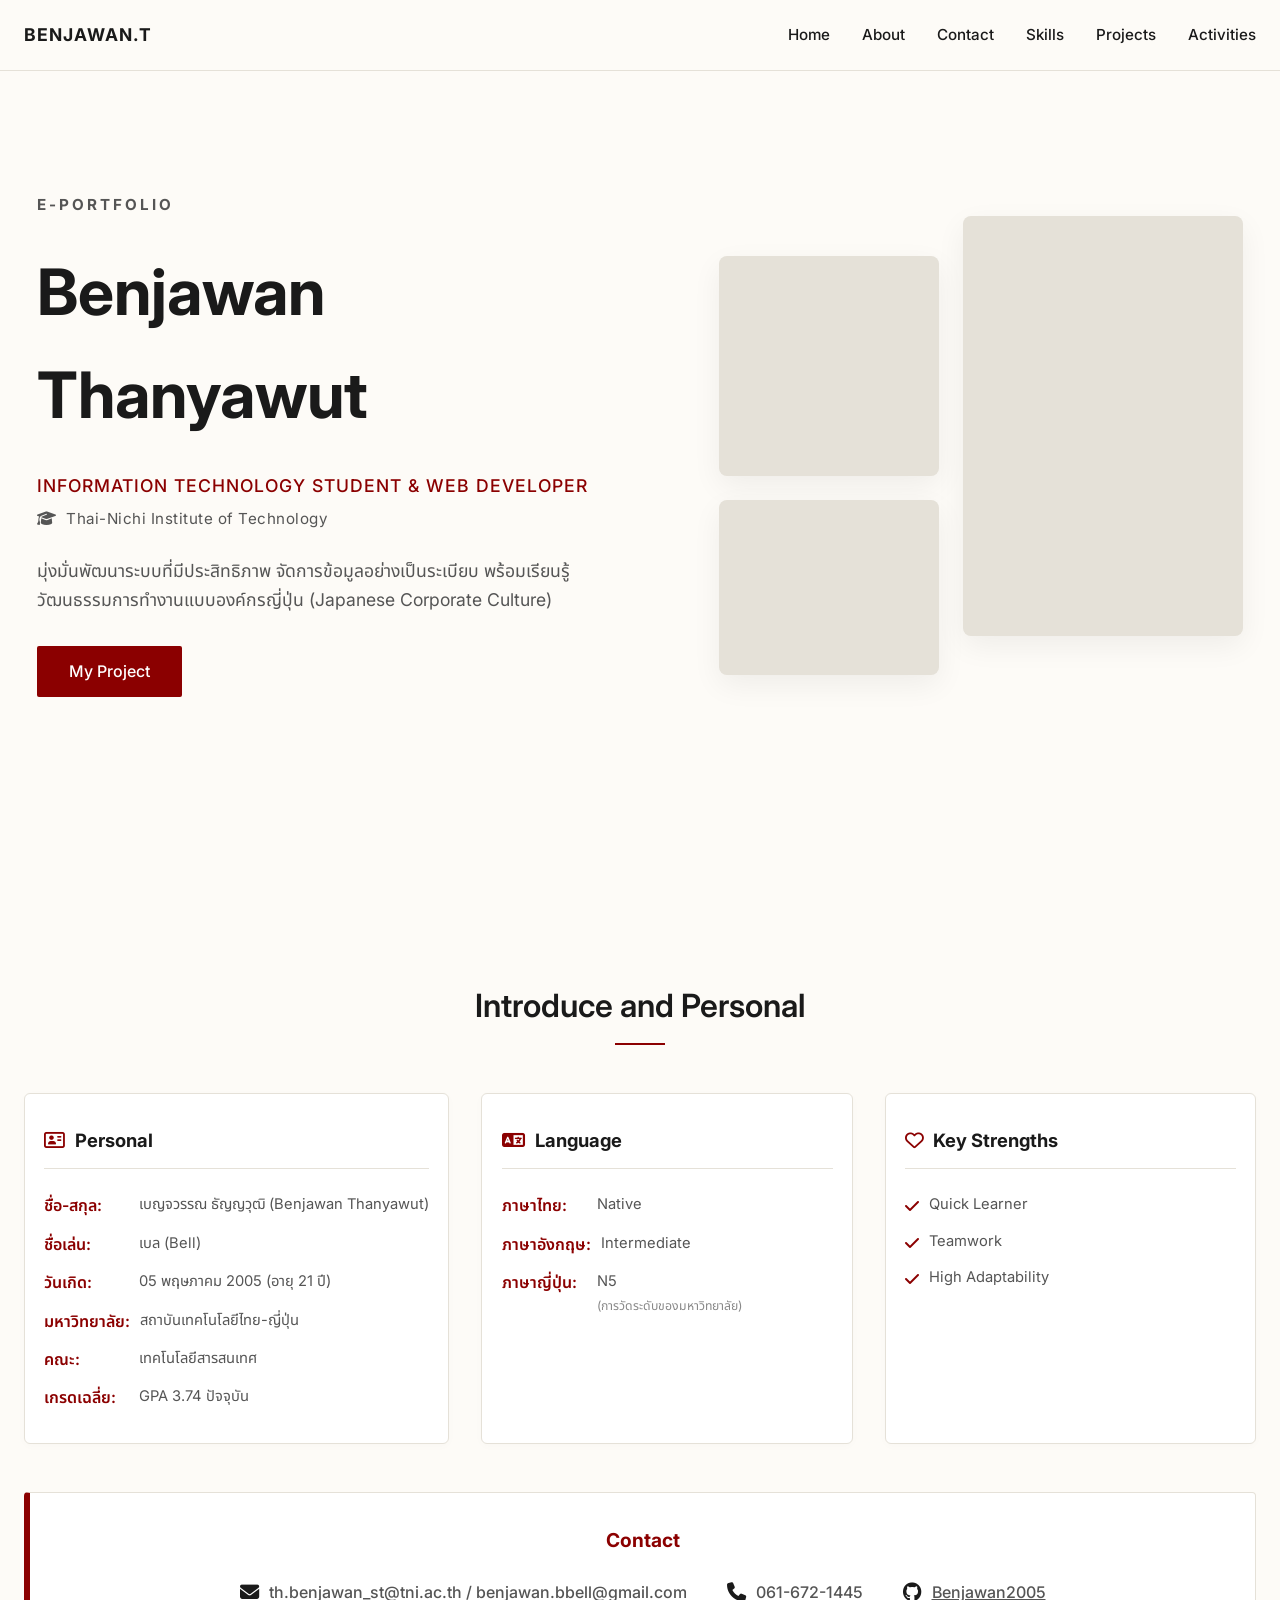
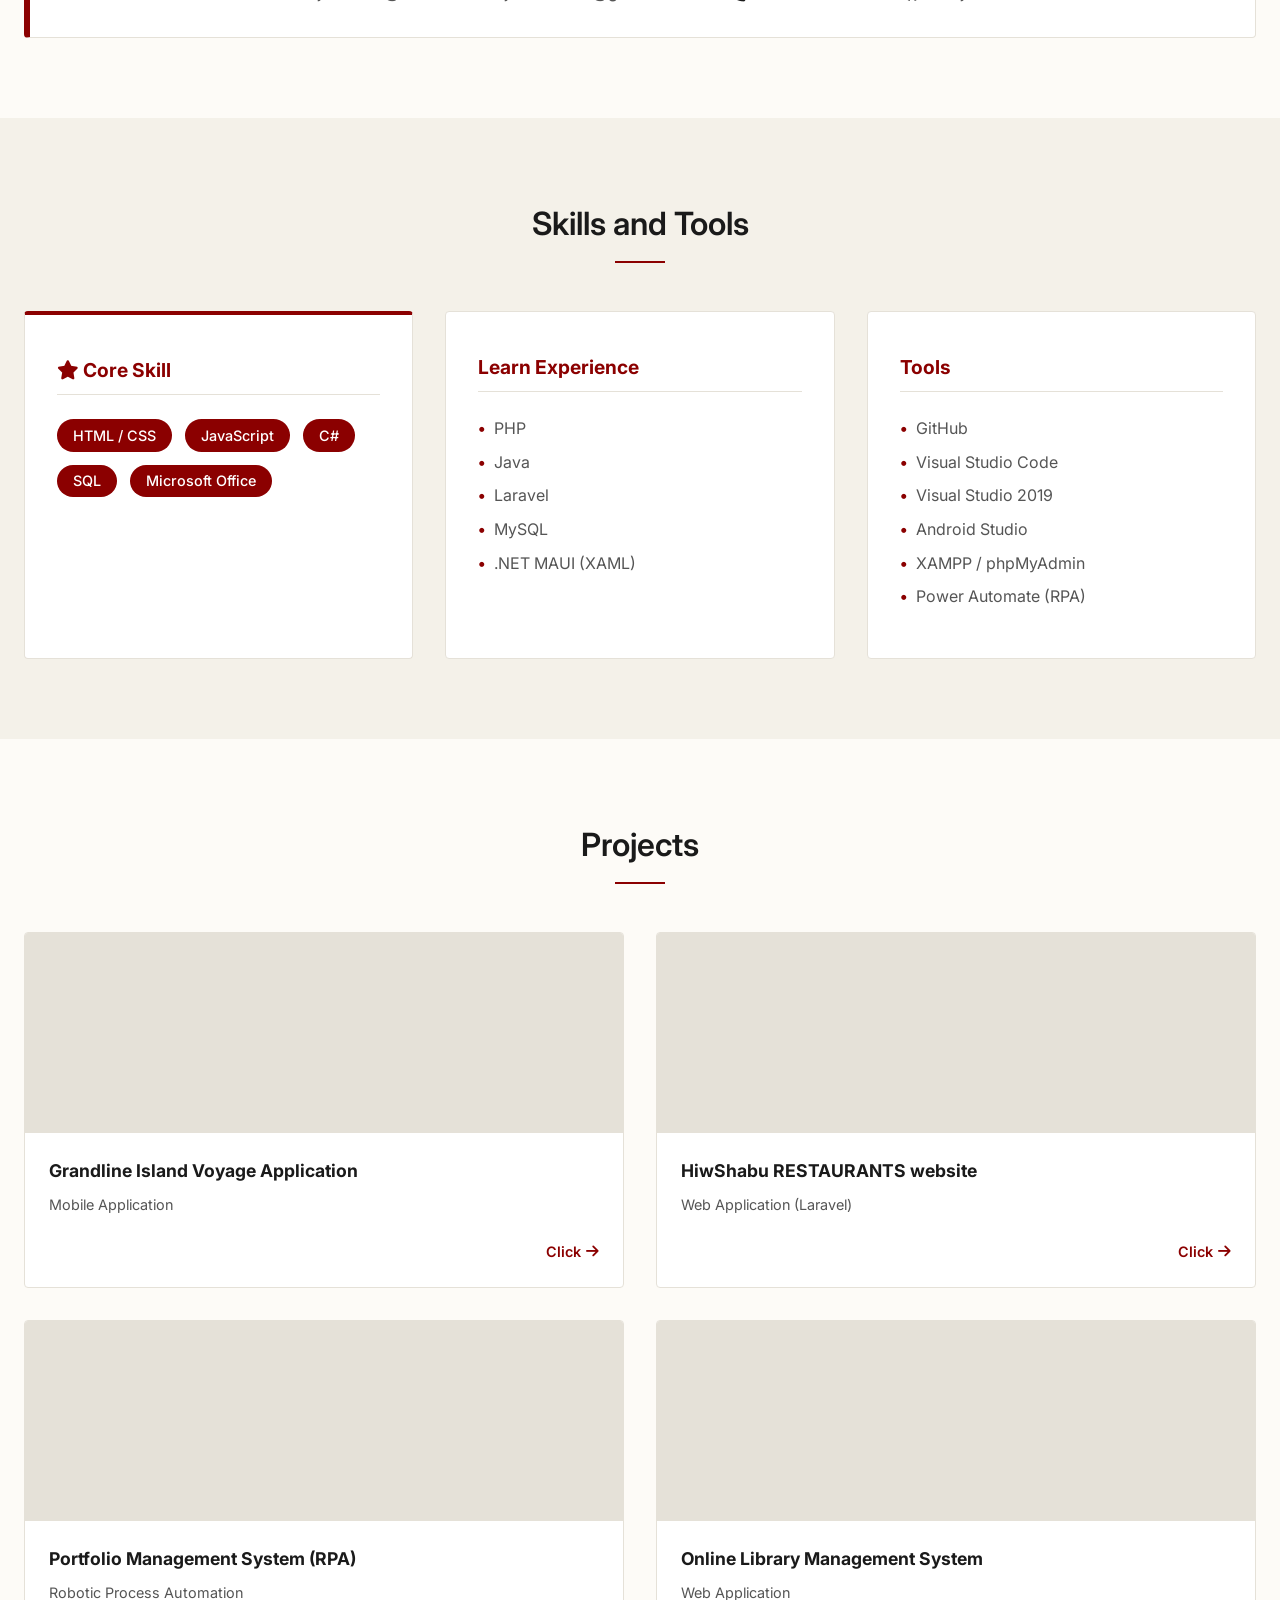
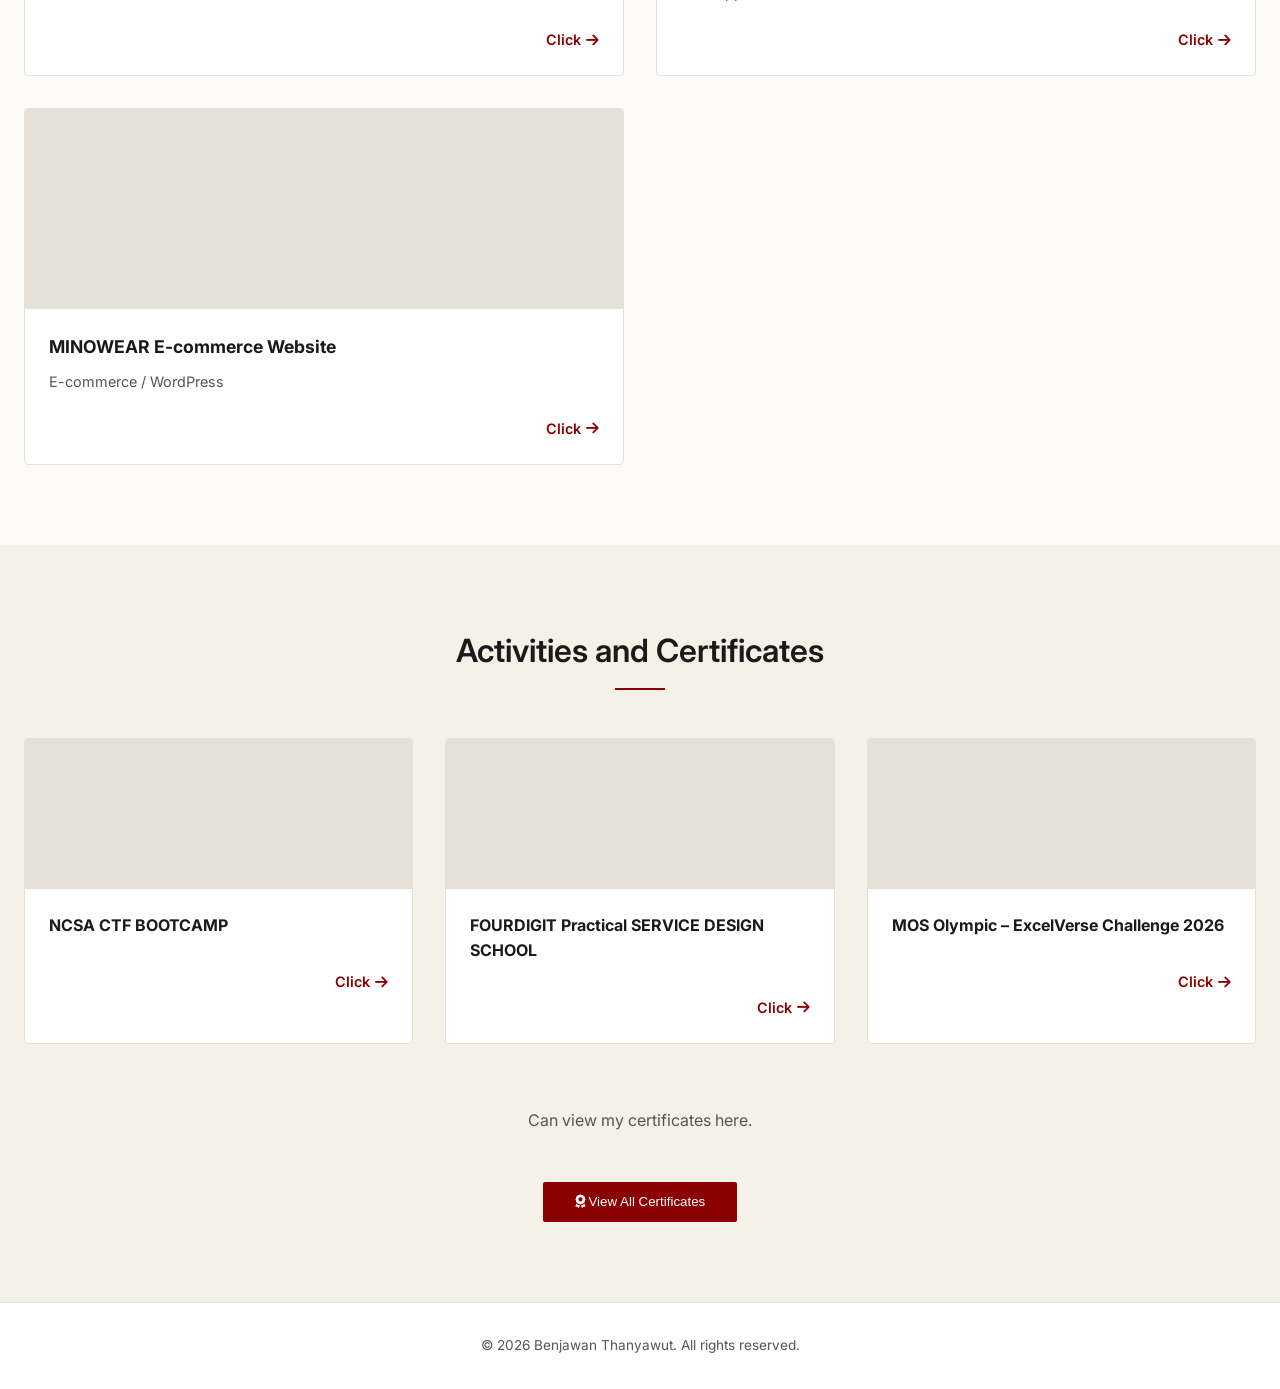
==== index.html @ 82aa2433 "Add files via upload" ====
<!DOCTYPE html>
<html lang="th">
<head>
    <meta charset="UTF-8">
    <meta name="viewport" content="width=device-width, initial-scale=1.0">
    <title>Benjawan Thanyawut | E-Portfolio</title>

    <link rel="preconnect" href="https://fonts.googleapis.com">
    <link rel="preconnect" href="https://fonts.gstatic.com" crossorigin>
    <link href="https://fonts.googleapis.com/css2?family=Inter:wght@300;400;500;600;700&family=Noto+Sans+Thai:wght@300;400;500;600;700&display=swap" rel="stylesheet">

    <link rel="stylesheet" href="https://cdnjs.cloudflare.com/ajax/libs/font-awesome/6.4.0/css/all.min.css">

    <link rel="stylesheet" href="style.css">
</head>
<body>

    <header>
        <div class="container">
            <nav>
                <div class="logo">BENJAWAN.T</div>
                <div class="hamburger" id="hamburger">
                    <span></span><span></span><span></span>
                </div>
                <ul class="nav-links" id="nav-links">
                    <li><a href="#hero">Home</a></li>
                    <li><a href="#about">About</a></li>
                    <li><a href="#contact">Contact</a></li>
                    <li><a href="#skills">Skills</a></li>
                    <li><a href="#projects">Projects</a></li>
                    <li><a href="#activities">Activities</a></li>
                    
                </ul>
            </nav>
        </div>
    </header>

    <main>
        <section id="hero">
            <div class="container hero-layout">
                <div class="hero-content">
                    <div style="font-size: 0.95rem; font-weight: 700; letter-spacing: 3px; color: var(--text-secondary); margin-bottom: 1.5rem;">
                        E-PORTFOLIO
                    </div>

                    <h1 class="hero-title">Benjawan Thanyawut</h1>

                    <div class="hero-subtitle">
                        Information Technology Student & Web Developer<br>
                        <span style="font-size: 0.95rem; color: var(--text-secondary); font-weight: 400; letter-spacing: 0.5px; text-transform: none;">
                            <i class="fa-solid fa-graduation-cap" style="margin-right: 5px;"></i> Thai-Nichi Institute of Technology
                        </span>
                    </div>

                    <p class="hero-description">
                        มุ่งมั่นพัฒนาระบบที่มีประสิทธิภาพ จัดการข้อมูลอย่างเป็นระเบียบ พร้อมเรียนรู้วัฒนธรรมการทำงานแบบองค์กรญี่ปุ่น (Japanese Corporate Culture)
                    </p>
                    <a href="#projects" class="btn-primary">My Project</a>
                </div>

                <div class="hero-visual">
                    <div class="hero-img-col" style="margin-top: 40px;">
                        <div class="hero-img-placeholder hero-img-2" style="background-image: url('Photo/photo1.jpg');"></div>
                        <div class="hero-img-placeholder hero-img-3" style="background-image: url('Photo/photo2.jpg');"></div>
                    </div>
                    <div class="hero-img-col">
                        <div class="hero-img-placeholder hero-img-1" style="background-image: url('Photo/Profile.jpg');"></div>
                    </div>
                </div>
            </div>
        </section>

        <section id="about">
            <div class="container">
                <h2 class="section-title">Introduce and Personal</h2>

                <div class="profile-grid three-cols">
                    <div class="intro-card">
                        <h3 class="subsection-title"><i class="fa-regular fa-address-card"></i> Personal</h3>
                        <ul class="data-list">
                            <li><span class="data-label">ชื่อ-สกุล:</span> <span class="data-value">เบญจวรรณ ธัญญวุฒิ (Benjawan Thanyawut)</span></li>
                            <li><span class="data-label">ชื่อเล่น:</span> <span class="data-value">เบล (Bell)</span></li>
                            <li><span class="data-label">วันเกิด:</span> <span class="data-value">05 พฤษภาคม 2005 (อายุ 21 ปี)</span></li>
                            <li><span class="data-label">มหาวิทยาลัย:</span> <span class="data-value">สถาบันเทคโนโลยีไทย-ญี่ปุ่น</span></li>
                            <li><span class="data-label">คณะ:</span> <span class="data-value">เทคโนโลยีสารสนเทศ</span></li>
                            <li><span class="data-label">เกรดเฉลี่ย:</span> <span class="data-value">GPA 3.74 ปัจจุบัน</span></li>
                        </ul>
                    </div>

                    <div class="intro-card">
                        <h3 class="subsection-title"><i class="fa-solid fa-language"></i> Language</h3>
                        <ul class="data-list">
                            <li><span class="data-label">ภาษาไทย:</span> <span class="data-value">Native</span></li>
                            <li><span class="data-label">ภาษาอังกฤษ:</span> <span class="data-value">Intermediate</span></li>
                            <li>
                                <span class="data-label">ภาษาญี่ปุ่น:</span>
                                <span class="data-value"> N5 <br><small class="text-muted">(การวัดระดับของมหาวิทยาลัย)</small></span>
                            </li>
                        </ul>
                    </div>

                    <div class="intro-card">
                        <h3 class="subsection-title"><i class="fa-regular fa-heart"></i> Key Strengths</h3>
                        <ul class="data-list">
                            <li><i class="fa-solid fa-check" style="color: var(--accent-color); margin-top: 5px;"></i> <span class="data-value">Quick Learner</span></li>
                            <li><i class="fa-solid fa-check" style="color: var(--accent-color); margin-top: 5px;"></i> <span class="data-value">Teamwork</span></li>
                            <li><i class="fa-solid fa-check" style="color: var(--accent-color); margin-top: 5px;"></i> <span class="data-value">High Adaptability</span></li>
                        </ul>
                    </div>
                </div>

                <div id="contact" class="contact-banner mt-4">
                    <h3 class="contact-banner-title">Contact</h3>
                    <div class="contact-banner-links">
                        <a href="mailto:th.benjawan_st@tni.ac.th" class="contact-item">
                            <i class="fa-solid fa-envelope"></i>
                            <span>th.benjawan_st@tni.ac.th / benjawan.bbell@gmail.com</span>
                        </a>
                        <div class="contact-item">
                            <i class="fa-solid fa-phone"></i>
                            <span>061-672-1445</span>
                        </div>
                        <a href="https://github.com/Benjawan2005" target="_blank" class="contact-item">
                            <i class="fa-brands fa-github"></i>
                            <span style="text-decoration: underline;">Benjawan2005</span>
                        </a>
                    </div>
                </div>

            </div>
        </section>

        <section id="skills" class="bg-light">
            <div class="container">
                <h2 class="section-title">Skills and Tools</h2>
                <div class="skills-grid">

                    <div class="skill-card highlight-card">
                        <h3><i class="fa-solid fa-star"></i> Core Skill</h3>
                        <div class="skill-tags">
                            <span class="tag">HTML / CSS</span>
                            <span class="tag">JavaScript</span>
                            <span class="tag">C#</span>
                            <span class="tag">SQL</span>
                            <span class="tag">Microsoft Office</span>
                        </div>
                    </div>

                    <div class="skill-card">
                        <h3>Learn Experience</h3>
                        <ul class="skill-list">
                            <li>PHP</li>
                            <li>Java</li>
                            <li>Laravel</li>
                            <li>MySQL</li>
                            <li>.NET MAUI (XAML)</li>
                        </ul>
                    </div>

                    <div class="skill-card">
                        <h3>Tools</h3>
                        <ul class="skill-list">
                            <li>GitHub</li>
                            <li>Visual Studio Code</li>
                            <li>Visual Studio 2019</li>
                            <li>Android Studio</li>
                            <li>XAMPP / phpMyAdmin</li>
                            <li>Power Automate (RPA)</li>
                        </ul>
                    </div>

                </div>
            </div>
        </section>

        <section id="projects">
            <div class="container">
                <h2 class="section-title">Projects</h2>

                <div class="card-grid">
                    <div class="card" onclick="openModal('modal-proj-1')">
                        <div class="card-img-placeholder" style="background-image: url('Photo/GRAND.png'); background-size: cover; background-position: center; background-repeat: no-repeat;"></div>
                        <div class="card-info">
                            <h3 class="card-title">Grandline Island Voyage Application</h3>
                            <p class="card-desc">Mobile Application</p>
                            <div class="click-to-view">Click <i class="fa-solid fa-arrow-right"></i></div>
                        </div>
                    </div>

                    <div class="card" onclick="openModal('modal-proj-2')">
                        <div class="card-img-placeholder" style="background-image: url('Photo/shabu.png'); background-size: cover; background-position: center; background-repeat: no-repeat;"></div>
                        <div class="card-info">
                            <h3 class="card-title">HiwShabu RESTAURANTS website</h3>
                            <p class="card-desc">Web Application (Laravel)</p>
                            <div class="click-to-view">Click<i class="fa-solid fa-arrow-right"></i></div>
                        </div>
                    </div>

                    <div class="card" onclick="openModal('modal-proj-3')">
                        <div class="card-img-placeholder" style="background-image: url('Photo/port.png'); background-size: cover; background-position: center; background-repeat: no-repeat;"></div>
                        <div class="card-info">
                            <h3 class="card-title">Portfolio Management System (RPA)</h3>
                            <p class="card-desc">Robotic Process Automation</p>
                            <div class="click-to-view">Click<i class="fa-solid fa-arrow-right"></i></div>
                        </div>
                    </div>

                    <div class="card" onclick="openModal('modal-proj-4')">
                        <div class="card-img-placeholder" style="background-image: url('Photo/onlinecover.png'); background-size: cover; background-position: center; background-repeat: no-repeat;"></div>
                        <div class="card-info">
                            <h3 class="card-title">Online Library Management System</h3>
                            <p class="card-desc">Web Application</p>
                            <div class="click-to-view">Click <i class="fa-solid fa-arrow-right"></i></div>
                        </div>
                    </div>

                    <div class="card" onclick="openModal('modal-proj-5')">
                        <div class="card-img-placeholder" style="background-image: url('Photo/Minowear.png'); background-size: cover; background-position: center; background-repeat: no-repeat;"></div>
                        <div class="card-info">
                            <h3 class="card-title">MINOWEAR E-commerce Website</h3>
                            <p class="card-desc">E-commerce / WordPress</p>
                            <div class="click-to-view">Click <i class="fa-solid fa-arrow-right"></i></div>
                        </div>
                    </div>
                </div>
            </div>
        </section>

        <section id="activities" class="bg-light">
            <div class="container">
                <h2 class="section-title">Activities and Certificates</h2>

                <div class="card-grid three-cols">
                    <div class="card" onclick="openModal('modal-act-1')">
                        <div class="card-img-placeholder cert-thumb" style="background-image: url('Photo/boot1.jpg'); background-size: cover; background-position: center;"></div>
                        <div class="card-info">
                            <h3 class="card-title cert-title">NCSA CTF BOOTCAMP</h3>
                            <div class="click-to-view">Click <i class="fa-solid fa-arrow-right"></i></div>
                        </div>
                    </div>

                    <div class="card" onclick="openModal('modal-act-2')">
                        <div class="card-img-placeholder cert-thumb" style="background-image: url('Photo/four1.jpg'); background-size: cover; background-position: center;"></div>
                        <div class="card-info">
                            <h3 class="card-title cert-title">FOURDIGIT Practical SERVICE DESIGN SCHOOL</h3>
                            <div class="click-to-view">Click <i class="fa-solid fa-arrow-right"></i></div>
                        </div>
                    </div>

                    <div class="card" onclick="openModal('modal-act-3')">
                        <div class="card-img-placeholder cert-thumb" style="background-image: url('Photo/excel2.jpg'); background-size: cover; background-position: center;"></div>
                        <div class="card-info">
                            <h3 class="card-title cert-title">MOS Olympic – ExcelVerse Challenge 2026</h3>
                            <div class="click-to-view">Click <i class="fa-solid fa-arrow-right"></i></div>
                        </div>
                    </div>
                </div>

                <div style="text-align: center; margin-top: 4rem;">
                    <p style="color: var(--text-secondary); margin-bottom: 1rem;">Can view my certificates here.</p>
                    <button class="btn-primary" onclick="openModal('modal-certificates')">
                        <i class="fa-solid fa-award"></i> View All Certificates
                    </button>
                </div>
            </div>
        </section>
    </main>

    <footer>
        <div class="container">
            <p class="copyright">&copy; 2026 Benjawan Thanyawut. All rights reserved.</p>
        </div>
    </footer>

    <div class="modal-overlay" id="modal-proj-1">
        <div class="modal-content">
            <span class="modal-close" onclick="closeModal('modal-proj-1')">&times;</span>
            <div class="modal-body">
                <h2>Grandline Island Voyage Application</h2>
                
                <div class="modal-mobile-gallery">
                    <div class="modal-mobile-img" style="background-image: url('Photo/grand1.png');"></div>
                    <div class="modal-mobile-img" style="background-image: url('Photo/grand2.png');"></div>
                    <div class="modal-mobile-img" style="background-image: url('Photo/grand3.png');"></div>
                </div>

                <div class="project-details">
                    <h4><i class="fa-solid fa-circle-info"></i> 1. ภาพรวม (Overview)</h4>
                    <p>แอปพลิเคชันบนมือถือที่จำลองการเดินทางอิงเนื้อเรื่องจากอนิเมะ One Piece เพื่อสร้างความบันเทิงและสอดแทรกความรู้ผ่านแบบทดสอบ</p>
                    
                    <h4><i class="fa-solid fa-star"></i> 2. ฟีเจอร์ (Features)</h4>
                    <ul>
                        <li>ระบบ Quiz เกี่ยวกับเนื้อเรื่องในแต่ละเกาะ</li>
                        <li>ระบบสะสม Character Card เมื่อผู้ใช้งานทำแบบทดสอบผ่านเกณฑ์</li>
                        <li>ประยุกต์ใช้แนวคิด Gamification ในการออกแบบ UX/UI เพื่อสร้างแรงจูงใจและประสบการณ์ที่ดีกับผู้ใช้งาน</li>
                    </ul>
                    
                    <h4><i class="fa-solid fa-code"></i> 3. เทคโนโลยีที่ใช้ (Technologies)</h4>
                    <div class="tech-tags">
                        <span>.NET (C#)</span>
                        <span>XAML</span>
                        <span>.NET MAUI</span>
                    </div>
                    
                    <a href="https://drive.google.com/file/d/1PrKcYvBEydc9zsyoCcUgJr1YLpkhDCJE/view?usp=drive_link" target="_blank" class="btn-video"><i class="fa-solid fa-play"></i> รับชมวิดีโอ</a>
                </div>
            </div>
        </div>
    </div>

    <div class="modal-overlay" id="modal-proj-2">
        <div class="modal-content">
            <span class="modal-close" onclick="closeModal('modal-proj-2')">&times;</span>
            <div class="modal-body">
                <h2>HiwShabu RESTAURANTS website</h2>
                
                <div class="modal-img-gallery-custom">
                    <div class="modal-img-main" style="background-image: url('Photo/shabu3.png');"></div>
                    <div class="modal-img-sub" style="background-image: url('Photo/shabu1.png');"></div>
                    <div class="modal-img-sub" style="background-image: url('Photo/shabu2.png');"></div>
                </div>

                <div class="project-details">
                    <h4><i class="fa-solid fa-circle-info"></i> 1. ภาพรวม (Overview)</h4>
                    <p>Web Application สำหรับรวบรวมและค้นหาร้านชาบูใกล้บริเวณสถาบันเพื่ออำนวยความสะดวกให้นักศึกษา รับผิดชอบหลักในส่วน Backend Development</p>
                    
                    <h4><i class="fa-solid fa-star"></i> 2. ฟีเจอร์ (Features)</h4>
                    <ul>
                        <li><strong>ผู้ดูแลระบบ:</strong> ระบบเพิ่ม ลบ แก้ไข ข้อมูล, จัดการข้อมูลสมาชิก, จัดการหลังบ้านรวม</li>
                        <li><strong>ผู้ใช้งานทั่วไป:</strong> ระบบสมัครสมาชิก ล็อกอิน, บันทึกร้านอาหารโปรด, เขียนรีวิวร้านอาหาร</li>
                    </ul>
                    
                    <h4><i class="fa-solid fa-code"></i> 3. เทคโนโลยีที่ใช้ (Technologies)</h4>
                    <div class="tech-tags">
                        <span>PHP (Laravel 12)</span>
                        <span>MySQL</span>
                        <span>XAMPP</span>
                    </div>
                </div>
            </div>
        </div>
    </div>

    <div class="modal-overlay" id="modal-proj-3">
        <div class="modal-content">
            <span class="modal-close" onclick="closeModal('modal-proj-3')">&times;</span>
            <div class="modal-body">
                <h2>Portfolio Management System (RPA)</h2>
                <div class="modal-img-stack">
                    <div class="modal-img-full" style="background-image: url('Photo/port2.png');"></div>
                    <div class="modal-img-full" style="background-image: url('Photo/port4.png');"></div>
                    <div class="modal-img-full" style="background-image: url('Photo/port5.png');"></div>
                </div>

                <div class="project-details">
                    <h4><i class="fa-solid fa-circle-info"></i> 1. ภาพรวม (Overview)</h4>
                    <p>ระบบ RPA ที่พัฒนาขึ้นเพื่อลดภาระงานซ้ำซ้อนของฝ่ายบุคคล (HR) ในกระบวนการรับสมัครงาน ตั้งแต่การยื่นพอร์ตโฟลิโอจนถึงการนัดหมายสัมภาษณ์</p>
                    
                    <h4><i class="fa-solid fa-star"></i> 2. ฟีเจอร์ (Features)</h4>
                    <ul>
                        <li>เชื่อมต่อแบบฟอร์มรับพอร์ตโฟลิโอของผู้สมัครเข้าสู่ Sharepoint</li>
                        <li>ระบบส่งอีเมลแจ้งเตือนเพื่อขออนุมัติจาก HR และ Manager</li>
                        <li>ระบบบันทึกวันและเวลาสัมภาษณ์ลงในปฏิทินโดยอัตโนมัติ</li>
                        <li>ระบบส่งอีเมลแจ้งเตือน ให้ผู้สัมภาษณ์และผู้สมัครทราบล่วงหน้า 1 วันก่อนสัมภาษณ์</li>
                    </ul>
                    
                    <h4><i class="fa-solid fa-code"></i> 3. เทคโนโลยีที่ใช้ (Technologies)</h4>
                    <div class="tech-tags">
                        <span>Microsoft Forms</span>
                        <span>SharePoint</span>
                        <span>Power Automate</span>
                    </div>
                    
                    <a href="https://youtu.be/GfUGnDZjItU?si=1O0Kn4NBZoJK4loM" target="_blank" class="btn-video"><i class="fa-solid fa-play"></i> รับชมวิดีโอ</a>
                </div>
            </div>
        </div>
    </div>

    <div class="modal-overlay" id="modal-proj-4">
        <div class="modal-content">
            <span class="modal-close" onclick="closeModal('modal-proj-4')">&times;</span>
            <div class="modal-body">
                <h2>Online Library Management System</h2>
                <div class="modal-img-mixed">
                    <div class="modal-img-top" style="background-image: url('Photo/online.png');"></div>
                    <div class="modal-img-mid" style="background-image: url('Photo/Diagram1.png');"></div>
                    <div class="modal-img-bottom" style="background-image: url('Photo/Diagram2.png');"></div>
                </div>

                <div class="project-details">
                    <h4><i class="fa-solid fa-circle-info"></i> 1. ภาพรวม (Overview)</h4>
                    <p>Web Application จัดการข้อมูลหนังสือที่พัฒนาร่วมกับเพื่อน โดยนำความรู้จากวิชา "Software Project Management" มาประยุกต์ใช้ในการพัฒนาระบบจริง</p>
                    
                    <h4><i class="fa-solid fa-star"></i> 2. ฟีเจอร์ (Features)</h4>
                    <ul>
                        <li><strong>จัดการข้อมูลหนังสือ:</strong> เพิ่ม ตรวจสอบ แก้ไข และจัดการรายละเอียดหนังสือในระบบ</li>
                        <li><strong>จัดการผู้ใช้งาน:</strong> แบ่งสิทธิ์การใช้งานเป็น 3 กลุ่ม (นักศึกษา, บรรณารักษ์, ผู้ดูแลระบบ)</li>
                        <li><strong>ออกแบบระบบ:</strong> ออกแบบโครงสร้างและวาดแผนภาพแสดงการทำงานระบบ</li>
                    </ul>
                    
                    <h4><i class="fa-solid fa-code"></i> 3. เทคโนโลยีที่ใช้ (Technologies)</h4>
                    <div class="tech-tags">
                        <span>Laravel 12</span>
                        <span>PHP</span>
                        <span>MySQL</span>
                        <span>XAMPP</span>
                    </div>
                </div>
            </div>
        </div>
    </div>

    <div class="modal-overlay" id="modal-proj-5">
        <div class="modal-content">
            <span class="modal-close" onclick="closeModal('modal-proj-5')">&times;</span>
            <div class="modal-body">
                <h2>MINOWEAR E-commerce Website</h2>
                <div class="modal-img-gallery-3col">
                    <div class="modal-img" style="background-image: url('Photo/image.png');"></div>
                    <div class="modal-img" style="background-image: url('Photo/minowear2.png');"></div>
                    <div class="modal-img" style="background-image: url('Photo/minowear3.png');"></div>
                </div>

                <div class="project-details">
                    <h4><i class="fa-solid fa-circle-info"></i> 1. ภาพรวม (Overview)</h4>
                    <p>Website E-commerce จำหน่ายเสื้อผ้าสไตล์มินิมอล ออกแบบระบบตั้งแต่การลงทะเบียนสมาชิกจนถึงการสั่งซื้อสินค้าจริง</p>
                    
                    <h4><i class="fa-solid fa-star"></i> 2. ฟีเจอร์ (Features)</h4>
                    <ul>
                        <li>ระบบแคตตาล็อกสินค้า ตะกร้าสินค้า และการชำระเงิน</li>
                        <li>ระบบสมัครสมาชิก เข้าสู่ระบบ และเขียนรีวิวสินค้า</li>
                    </ul>
                    
                    <h4><i class="fa-solid fa-code"></i> 3. เทคโนโลยีที่ใช้ (Technologies)</h4>
                    <div class="tech-tags">
                        <span>WordPress</span>
                        <span>WooCommerce</span>
                    </div>
                    
                    <a href="https://drive.google.com/file/d/1PrKcYvBEydc9zsyoCcUgJr1YLpkhDCJE/view?usp=drive_link" target="_blank" class="btn-video"><i class="fa-solid fa-play"></i> รับชมวิดีโอ</a>
                </div>
            </div>
        </div>
    </div>

    <div class="modal-overlay" id="modal-act-1">
        <div class="modal-content">
            <span class="modal-close" onclick="closeModal('modal-act-1')">&times;</span>
            <div class="modal-body">
                <h2>NCSA CTF BOOTCAMP</h2>
                <div class="modal-img-stack">
                    <div class="modal-img-full" style="background-image: url('Photo/boot1.jpg');"></div>
                    <div class="modal-img-full" style="background-image: url('Photo/boot2.jpg');"></div>
                </div>

                <div class="project-details">
                    <h4><i class="fa-solid fa-bullhorn"></i> ภาพรวมกิจกรรม (Overview)</h4>
                    <p>เข้าร่วมค่ายอบรมเชิงปฏิบัติการด้านความปลอดภัยทางไซเบอร์กับสกมช. ผ่านการคัดเลือกในรอบที่ 1 กรุงเทพมหานคร 50 คน</p>
                    
                    <h4><i class="fa-solid fa-pen-to-square"></i> สิ่งที่ได้ทำ (What I did)</h4>
                    <ul>
                        <li>เข้าร่วมการแข่งขันประเภททีมแบบ Capture The Flag</li>
                        <li>ฝึกการวิเคราะห์โจทย์ การเจาะระบบ และการแก้ปัญหาช่องโหว่</li>
                    </ul>

                    <h4><i class="fa-solid fa-trophy"></i> ความสำเร็จ (Achievement)</h4>
                    <p>ได้รับเหรียญรางวัลชนะเลิศอันดับ 3 จากการแข่งขันทีม CTF</p>
                </div>
            </div>
        </div>
    </div>

    <div class="modal-overlay" id="modal-act-2">
        <div class="modal-content">
            <span class="modal-close" onclick="closeModal('modal-act-2')">&times;</span>
            <div class="modal-body">
                <h2>FOURDIGIT Practical SERVICE DESIGN SCHOOL</h2>
                <div class="modal-img-stack">
                    <div class="modal-img-full" style="background-image: url('Photo/four1.jpg');"></div>
                    <div class="modal-img-full" style="background-image: url('Photo/four2.jpg');"></div>
                    <div class="modal-img-full" style="background-image: url('Photo/four3.jpg');"></div>
                </div>

                <div class="project-details">
                    <h4><i class="fa-solid fa-bullhorn"></i> ภาพรวมกิจกรรม (Overview)</h4>
                    <p>เข้าร่วมอบรม Service Design Bootcamp กับบริษัท FOURDIGIT</p>
                    
                    <h4><i class="fa-solid fa-pen-to-square"></i> สิ่งที่ได้ทำ (What I did)</h4>
                    <ul>
                        <li>เรียนรู้พื้นฐานการออกแบบส่วนติดต่อผู้ใช้งาน (UI)</li>
                        <li>ทำความเข้าใจความสำคัญของประสบการณ์ผู้ใช้งาน (UX)</li>
                        <li>ฝึกปฏิบัติการวิเคราะห์กลุ่มเป้าหมาย (Persona) เพื่อนำไปพัฒนาระบบให้ตอบโจทย์ผู้ใช้งานจริง</li>
                    </ul>
                </div>
            </div>
        </div>
    </div>

    <div class="modal-overlay" id="modal-act-3">
        <div class="modal-content">
            <span class="modal-close" onclick="closeModal('modal-act-3')">&times;</span>
            <div class="modal-body">
                <h2>MOS Olympic – ExcelVerse Challenge 2026</h2>
                <div class="modal-img-stack">
                    <div class="modal-img-full" style="background-image: url('Photo/excel1.jpg');"></div>
                    <div class="modal-img-full" style="background-image: url('Photo/excel2.jpg');"></div>
                </div>

                <div class="project-details">
                    <h4><i class="fa-solid fa-bullhorn"></i> ภาพรวมกิจกรรม (Overview)</h4>
                    <p>เข้าร่วมโครงการอบรมและการแข่งขันการใช้งานโปรแกรม Microsoft Excel</p>
                    
                    <h4><i class="fa-solid fa-pen-to-square"></i> สิ่งที่ได้ทำ (What I did)</h4>
                    <ul>
                        <li>เรียนรู้การใช้งานฟังก์ชันเชิงลึกของ Excel</li>
                        <li>พัฒนาทักษะด้าน Data Analysis ผ่านการแข่งขัน</li>
                    </ul>
                </div>
            </div>
        </div>
    </div>

    <div class="modal-overlay" id="modal-certificates">
        <div class="modal-content text-center-modal">
            <span class="modal-close" onclick="closeModal('modal-certificates')">&times;</span>
            <div class="modal-body">
                <h2 style="margin-bottom: 2rem;">รวมเกียรติบัตร (All Certificates)</h2>
                <div class="cert-grid-2col">
                    <div>
                        <div class="cert-item" style="background-image: url('Photo/bootcampncsa.png');"></div>
                        <h4 style="margin-top: 0.5rem; font-size: 1rem;">[NCSA] รองชนะเลิศอันดับ 2 Mini CTF (Team: Crimson @egis)</h4>
                    </div>
                    <div>
                        <div class="cert-item" style="background-image: url('Photo/women25.png');"></div>
                        <h4 style="margin-top: 0.5rem; font-size: 1rem;">Women thailand cyber top talent 2025</h4>
                    </div>
                    <div>
                        <div class="cert-item" style="background-image: url('Photo/women24.jpg');"></div>
                        <h4 style="margin-top: 0.5rem; font-size: 1rem;">Women thailand cyber top talent 2025</h4>
                    </div>
                    <div>
                        <div class="cert-item" style="background-image: url('Photo/toptalent.png');"></div>
                        <h4 style="margin-top: 0.5rem; font-size: 1rem;">Thailand Cyber Talent 2025</h4>
                    </div>
                </div>
            </div>
        </div>
    </div>

    <script>
        const hamburger = document.getElementById('hamburger');
        const navLinks = document.getElementById('nav-links');

        if (hamburger) {
            hamburger.addEventListener('click', () => {
                navLinks.classList.toggle('active');
            });
        }

        document.querySelectorAll('.nav-links a').forEach(link => {
            link.addEventListener('click', () => {
                navLinks.classList.remove('active');
            });
        });

        function openModal(modalId) {
            const modal = document.getElementById(modalId);
            if (modal) {
                modal.classList.add('active');
                document.body.style.overflow = 'hidden';
            }
        }

        function closeModal(modalId) {
            const modal = document.getElementById(modalId);
            if (modal) {
                modal.classList.remove('active');
                document.body.style.overflow = 'auto';
            }
        }

        window.onclick = function(event) {
            if (event.target.classList.contains('modal-overlay')) {
                event.target.classList.remove('active');
                document.body.style.overflow = 'auto';
            }
        }
    </script>
</body>
</html>
---- style.css ----
/* ==========================================================================
    CSS Variables
    ========================================================================== */
:root {
    --bg-color: #fdfbf7;
    --bg-light: #f4f1e9;
    --text-primary: #1a1a1a;
    --text-secondary: #555555;
    --accent-color: #8b0000;
    --card-bg: #ffffff;
    --border-color: #e5e1d8;
    --font-main: "Inter", "Noto Sans Thai", sans-serif;
    --container-width: 1350px;
}

/* ==========================================================================
    Reset & Base
    ========================================================================== */
* {
    margin: 0;
    padding: 0;
    box-sizing: border-box;
}
html {
    scroll-behavior: smooth;
}
body {
    font-family: var(--font-main);
    background-color: var(--bg-color);
    color: var(--text-primary);
    line-height: 1.6;
    -webkit-font-smoothing: antialiased;
}
a {
    text-decoration: none;
    color: inherit;
    transition: color 0.3s ease;
}
ul {
    list-style: none;
}
img {
    max-width: 100%;
    height: auto;
    display: block;
    border-radius: 4px;
}
.container {
    max-width: var(--container-width);
    margin: 0 auto;
    padding: 0 1.5rem;
}
section {
    padding: 5rem 0;
}
.bg-light {
    background-color: var(--bg-light);
}
.mt-4 {
    margin-top: 3rem;
}
.text-center {
    text-align: center;
}

/* ==========================================================================
    Titles
    ========================================================================== */
.section-title {
    font-size: 2rem;
    text-align: center;
    margin-bottom: 3rem;
    font-weight: 600;
    position: relative;
}
.section-title::after {
    content: "";
    display: block;
    width: 50px;
    height: 2px;
    background-color: var(--accent-color);
    margin: 0.75rem auto 0;
}
.subsection-title {
    margin-bottom: 1rem;
    color: var(--accent-color);
    font-size: 1.1rem;
}

/* ==========================================================================
    Navigation
    ========================================================================== */
header {
    position: fixed;
    top: 0;
    width: 100%;
    background-color: rgba(253, 251, 247, 0.95);
    backdrop-filter: blur(8px);
    border-bottom: 1px solid var(--border-color);
    z-index: 1000;
}
nav {
    display: flex;
    justify-content: space-between;
    align-items: center;
    height: 70px;
}
.logo {
    font-weight: 700;
    font-size: 1.1rem;
    letter-spacing: 1px;
}
.nav-links {
    display: flex;
    gap: 2rem;
}
.nav-links a {
    font-weight: 500;
    font-size: 0.95rem;
}
.nav-links a:hover {
    color: var(--accent-color);
}
.hamburger {
    display: none;
    cursor: pointer;
    flex-direction: column;
    gap: 5px;
}
.hamburger span {
    width: 25px;
    height: 3px;
    background-color: var(--text-primary);
}

@media (max-width: 768px) {
    .nav-links {
        display: none;
        flex-direction: column;
        position: absolute;
        top: 70px;
        left: 0;
        width: 100%;
        background: var(--bg-color);
        text-align: center;
        padding: 1.5rem 0;
        border-bottom: 1px solid var(--border-color);
    }
    .nav-links.active {
        display: flex;
    }
    .hamburger {
        display: flex;
    }
}

/* ==========================================================================
    Hero Section
    ========================================================================== */
#hero {
    min-height: 100vh;
    display: flex;
    align-items: center;
    padding-top: 70px;
}
.hero-layout {
    display: flex;
    align-items: center;
    justify-content: space-between;
    gap: 2rem;
}
.hero-content {
    flex: 1;
    text-align: left;
    max-width: 650px;
}
.hero-subtitle {
    font-size: 1.1rem;
    color: var(--accent-color);
    font-weight: 500;
    margin-bottom: 1.5rem;
    text-transform: uppercase;
    letter-spacing: 1px;
    line-height: 1.8;
}
.hero-title {
    font-size: clamp(2.5rem, 5vw, 4rem);
    font-weight: 700;
    margin-bottom: 1.5rem;
}
.hero-description {
    font-size: 1.1rem;
    color: var(--text-secondary);
    margin: 0;
}
.btn-primary {
    display: inline-block;
    padding: 0.8rem 2rem;
    background-color: var(--accent-color);
    color: #ffffff;
    font-weight: 500;
    border-radius: 2px;
    margin-top: 2rem;
    transition: all 0.3s ease;
    border: none;
    cursor: pointer;
}
.btn-primary:hover {
    background-color: #630000;
    transform: translateY(-2px);
}

.hero-visual {
    flex: 1;
    display: flex;
    justify-content: flex-end;
    gap: 1.5rem;
}
.hero-img-col {
    display: flex;
    flex-direction: column;
    gap: 1.5rem;
}
.hero-img-placeholder {
    background-color: var(--border-color);
    border-radius: 8px;
    display: flex;
    align-items: center;
    justify-content: center;
    color: var(--text-secondary);
    font-size: 0.9rem;
    box-shadow: 0 10px 30px rgba(0, 0, 0, 0.06);
    background-size: cover;
    background-position: center;
}
.hero-img-1 { width: 280px; height: 420px; }
.hero-img-2 { width: 220px; height: 220px; }
.hero-img-3 { width: 220px; height: 175px; }

@media (max-width: 992px) {
    .hero-layout { flex-direction: column; text-align: center; margin-top: 4rem; margin-bottom: 2rem; }
    .hero-content { margin: 0 auto; text-align: center; }
    .hero-visual { justify-content: center; margin-top: 3rem; }
}

/* ==========================================================================
    About & Contact
    ========================================================================== */
.profile-grid {
    display: grid;
    grid-template-columns: 1fr;
    gap: 2rem;
}
@media (min-width: 1100px) {
    .profile-grid.three-cols {
        grid-template-columns: repeat(3, 1fr);
    }
}
.intro-card {
    background-color: var(--card-bg);
    border: 1px solid var(--border-color);
    border-radius: 6px;
    padding: 2rem 1.2rem;
    box-shadow: 0 2px 10px rgba(0, 0, 0, 0.02);
    transition: transform 0.3s ease, box-shadow 0.3s ease;
}
.intro-card:hover {
    transform: translateY(-5px);
    box-shadow: 0 8px 20px rgba(0, 0, 0, 0.06);
}
.intro-card .subsection-title {
    display: flex;
    align-items: center;
    gap: 10px;
    font-size: 1.15rem;
    color: var(--text-primary);
    border-bottom: 1px solid var(--border-color);
    padding-bottom: 0.8rem;
    margin-bottom: 1.5rem;
}
.intro-card .subsection-title i {
    color: var(--accent-color);
}

.data-list {
    display: flex;
    flex-direction: column;
    gap: 0.8rem;
}
.data-list li {
    display: flex;
    align-items: flex-start;
    gap: 10px;
}
.data-label {
    font-weight: 600;
    color: var(--accent-color);
    min-width: 85px;
    flex-shrink: 0;
}
.data-value {
    color: var(--text-secondary);
    font-size: 0.92rem;
    white-space: nowrap;
}
.text-muted {
    color: #888888;
}
@media (max-width: 768px) {
    .data-value { white-space: normal; }
}

.contact-banner {
    background-color: var(--card-bg);
    border: 1px solid var(--border-color);
    border-left: 6px solid var(--accent-color);
    border-radius: 4px;
    padding: 2rem;
    display: flex;
    flex-direction: column;
    align-items: center;
    gap: 1.5rem;
}
.contact-banner-title {
    font-size: 1.2rem;
    color: var(--accent-color);
    margin: 0;
}
.contact-banner-links {
    display: flex;
    flex-wrap: wrap;
    justify-content: center;
    gap: 2.5rem;
}
.contact-item {
    display: flex;
    align-items: center;
    gap: 10px;
    color: var(--text-secondary);
    font-weight: 500;
    transition: color 0.2s ease;
}
a.contact-item:hover {
    color: var(--accent-color);
}
.contact-item i {
    font-size: 1.2rem;
    color: var(--text-primary);
}
a.contact-item:hover i {
    color: var(--accent-color);
}

/* ==========================================================================
    Skills Section
    ========================================================================== */
.skills-grid {
    display: grid;
    grid-template-columns: 1fr;
    gap: 2rem;
}
@media (min-width: 768px) {
    .skills-grid {
        grid-template-columns: repeat(3, 1fr);
    }
}
.skill-card {
    background: var(--card-bg);
    border: 1px solid var(--border-color);
    padding: 2.5rem 2rem;
    border-radius: 4px;
}
.skill-card h3 {
    font-size: 1.2rem;
    color: var(--accent-color);
    margin-bottom: 1.5rem;
    border-bottom: 1px solid var(--border-color);
    padding-bottom: 0.5rem;
}
.skill-list li {
    margin-bottom: 0.5rem;
    color: var(--text-secondary);
    display: flex;
    align-items: center;
}
.skill-list li::before {
    content: "•";
    color: var(--accent-color);
    margin-right: 8px;
    font-weight: bold;
}

.highlight-card {
    border-top: 4px solid var(--accent-color);
}
.skill-tags {
    display: flex;
    flex-wrap: wrap;
    gap: 0.8rem;
}
.skill-tags .tag {
    background-color: var(--accent-color);
    color: #ffffff;
    padding: 0.3rem 1rem;
    border-radius: 20px;
    font-size: 0.9rem;
    font-weight: 500;
}

/* ==========================================================================
    Projects & Activities Cards
    ========================================================================== */
.card-grid {
    display: grid;
    grid-template-columns: 1fr;
    gap: 2rem;
}
@media (min-width: 768px) {
    .card-grid {
        grid-template-columns: repeat(2, 1fr);
    }
}
@media (min-width: 1024px) {
    .card-grid.three-cols {
        grid-template-columns: repeat(3, 1fr);
    }
}

.card {
    background: var(--card-bg);
    border: 1px solid var(--border-color);
    border-radius: 4px;
    overflow: hidden;
    cursor: pointer;
    transition: transform 0.3s ease, box-shadow 0.3s ease;
    display: flex;
    flex-direction: column;
}
.card:hover {
    transform: translateY(-5px);
    box-shadow: 0 10px 20px rgba(0, 0, 0, 0.05);
}
.card-img-placeholder {
    width: 100%;
    height: 200px;
    background-color: var(--border-color);
    display: flex;
    align-items: center;
    justify-content: center;
    color: var(--text-secondary);
    font-size: 0.9rem;
}
.cert-thumb {
    height: 150px;
}
.card-info {
    padding: 1.5rem;
    flex-grow: 1;
    display: flex;
    flex-direction: column;
}
.card-title {
    font-size: 1.1rem;
    margin-bottom: 0.5rem;
}
.cert-title {
    font-size: 1rem;
}
.card-desc {
    font-size: 0.9rem;
    color: var(--text-secondary);
    flex-grow: 1;
}

.click-to-view {
    margin-top: 1.5rem;
    font-size: 0.9rem;
    color: var(--accent-color);
    font-weight: 600;
    display: flex;
    justify-content: flex-end;
    align-items: center;
    gap: 5px;
    transition: transform 0.2s ease;
}
.card:hover .click-to-view {
    transform: translateX(5px);
}

/* ==========================================================================
    Modal System & Modal Image Layouts
    ========================================================================== */
.modal-overlay {
    position: fixed;
    top: 0;
    left: 0;
    width: 100%;
    height: 100%;
    background: rgba(0, 0, 0, 0.7);
    z-index: 2000;
    display: none;
    align-items: center;
    justify-content: center;
    padding: 1rem;
    backdrop-filter: blur(4px);
}
.modal-overlay.active {
    display: flex;
}
.modal-content {
    background: var(--bg-color);
    width: 100%;
    max-width: 800px;
    max-height: 90vh;
    overflow-y: auto;
    border-radius: 4px;
    position: relative;
    padding: 2.5rem;
    border: 1px solid var(--border-color);
}
.text-center-modal {
    max-width: 1000px;
    text-align: center;
}
.modal-close {
    position: absolute;
    top: 1rem;
    right: 1.5rem;
    font-size: 2rem;
    cursor: pointer;
    color: var(--text-secondary);
    transition: color 0.3s;
    line-height: 1;
}
.modal-close:hover {
    color: var(--accent-color);
}
.modal-body h2 {
    color: var(--accent-color);
    margin-bottom: 1.5rem;
}
.modal-body h4 {
    margin: 1.5rem 0 0.5rem 0;
    font-size: 1.1rem;
}
.modal-body p {
    color: var(--text-secondary);
    margin-bottom: 1rem;
}
.btn-video {
    display: inline-flex;
    align-items: center;
    gap: 8px;
    background: var(--text-primary);
    color: #fff;
    padding: 0.6rem 1.2rem;
    border-radius: 2px;
    margin-top: 1rem;
    font-size: 0.9rem;
}
.btn-video:hover {
    background: var(--accent-color);
    color: #fff;
}

/* 1. Layout: เรียงภาพเดี่ยวเต็มความกว้าง เรียงต่อลงมาด้านล่าง (Stack) */
.modal-img-stack {
    display: flex;
    flex-direction: column;
    gap: 1.5rem;
    margin-bottom: 2rem;
}
.modal-img-full {
    width: 100%;
    height: 380px; 
    background: var(--border-color);
    border-radius: 6px;
    background-size: cover;
    background-position: center;
    background-repeat: no-repeat;
}

/* 2. Layout: รูปมือถือ 3 รูป เรียงเคียงข้างกันใน 1 แถว */
.modal-mobile-gallery {
    display: grid;
    grid-template-columns: repeat(3, 1fr);
    gap: 1rem;
    margin-bottom: 2rem;
}
.modal-mobile-img {
    height: 380px;
    background: var(--border-color);
    border-radius: 6px;
    background-size: contain;
    background-position: center;
    background-repeat: no-repeat;
    background-color: transparent;
}
@media (max-width: 768px) {
    .modal-mobile-gallery {
        grid-template-columns: 1fr;
    }
}

/* 3. Layout: บนภาพใหญ่เต็มความกว้าง 1 รูป, ล่าง 2 ภาพคู่กัน */
.modal-img-gallery-custom {
    display: grid;
    grid-template-columns: 1fr 1fr;
    gap: 1rem;
    margin-bottom: 2rem;
}
.modal-img-main {
    grid-column: span 2;
    height: 320px;
    background: var(--border-color);
    border-radius: 4px;
    background-size: cover;
    background-position: center;
    background-repeat: no-repeat;
}
.modal-img-sub {
    height: 220px;
    background: var(--border-color);
    border-radius: 4px;
    background-size: cover;
    background-position: center;
    background-repeat: no-repeat;
}

/* 4. Layout: แบบผสม (บนเต็มจอ, กลางซ้าย, ล่างขวาแนวตั้ง) */
.modal-img-mixed {
    display: grid;
    grid-template-columns: 1fr 1fr;
    gap: 1rem;
    margin-bottom: 2rem;
    width: 100%;
}
.modal-img-top {
    grid-column: span 2;
    width: 100%;
    height: 320px;
    background: var(--border-color);
    border-radius: 4px;
    background-size: cover;
    background-position: center;
    background-repeat: no-repeat;
}
.modal-img-mid {
    width: 100%;
    height: 250px;
    background: var(--border-color);
    border-radius: 4px;
    background-size: contain;
    background-position: center;
    background-repeat: no-repeat;
    background-color: transparent;
}
.modal-img-bottom {
    width: 100%;
    height: 250px;
    background: var(--border-color);
    border-radius: 4px;
    background-size: contain;
    background-position: center;
    background-repeat: no-repeat;
    background-color: transparent;
}

/* 5. Layout ใหม่ล่าสุด: เรียงแนวนอน 3 รูปติดกัน (สำหรับโปรเจกต์ 5 MINOWEAR) */
.modal-img-gallery-3col {
    display: grid;
    grid-template-columns: repeat(3, 1fr);
    gap: 1rem;
    margin-bottom: 2rem;
}
.modal-img-gallery-3col .modal-img {
    width: 100%;
    height: 200px;
    background: var(--border-color);
    border-radius: 4px;
    background-size: cover;
    background-position: center;
    background-repeat: no-repeat;
}
@media (max-width: 576px) {
    .modal-img-gallery-3col {
        grid-template-columns: 1fr;
    }
}

/* ==========================================================================
    Certificates Modal
    ========================================================================== */
.cert-grid-2col {
    display: grid;
    grid-template-columns: 1fr;
    gap: 2rem;
    text-align: center;
}
@media (min-width: 768px) {
    .cert-grid-2col {
        grid-template-columns: 1fr 1fr;
    }
}
.cert-item {
    height: 300px;
    margin-bottom: 0 !important;
    width: 100%;
    background: var(--border-color);
    border-radius: 4px;
    background-size: contain; /* ปรับให้เกียรติบัตรแสดงเต็มใบไม่โดนตัด */
    background-position: center;
    background-repeat: no-repeat;
    background-color: #fff;
}

/* ==========================================================================
    Footer
    ========================================================================== */
footer {
    background: var(--card-bg);
    border-top: 1px solid var(--border-color);
    padding: 2rem;
    text-align: center;
}
.copyright {
    color: var(--text-secondary);
    font-size: 0.85rem;
}
/* ==========================================================================
    Project Details Text Layout (ดีไซน์ข้อความใน Modal)
    ========================================================================== */
.project-details {
    text-align: left;
    margin-top: 1rem;
    background: #ffffff;
    padding: 2rem;
    border-radius: 8px;
    border: 1px solid var(--border-color);
    box-shadow: 0 4px 15px rgba(0,0,0,0.02);
}
.project-details h4 {
    color: var(--accent-color);
    font-size: 1.15rem;
    margin-bottom: 1rem;
    display: flex;
    align-items: center;
    gap: 10px;
    border-bottom: 2px solid var(--bg-light);
    padding-bottom: 0.5rem;
    margin-top: 2rem;
}
.project-details h4:first-child {
    margin-top: 0;
}
.project-details p {
    color: var(--text-secondary);
    line-height: 1.8;
    font-size: 0.95rem;
    margin-bottom: 1rem;
}
.project-details ul {
    list-style: none;
    padding-left: 0;
    margin-bottom: 1rem;
}
.project-details ul li {
    position: relative;
    padding-left: 1.8rem;
    margin-bottom: 0.6rem;
    color: var(--text-secondary);
    line-height: 1.6;
    font-size: 0.95rem;
}
.project-details ul li::before {
    content: "\f058"; /* ไอคอนวงกลมติ๊กถูก (FontAwesome) */
    font-family: "Font Awesome 6 Free";
    font-weight: 900;
    position: absolute;
    left: 0;
    top: 2px;
    color: var(--accent-color);
    font-size: 1.1rem;
}
.tech-tags {
    display: flex;
    flex-wrap: wrap;
    gap: 0.6rem;
    margin-top: 0.5rem;
    margin-bottom: 1.5rem;
}
.tech-tags span {
    background-color: var(--bg-light);
    color: var(--accent-color);
    border: 1px solid var(--border-color);
    padding: 0.4rem 1rem;
    border-radius: 20px;
    font-size: 0.85rem;
    font-weight: 600;
}
.modal-body > h2 {
    text-align: center;
    margin-bottom: 2rem;
}
.project-details .btn-video {
    margin-top: 0;
}
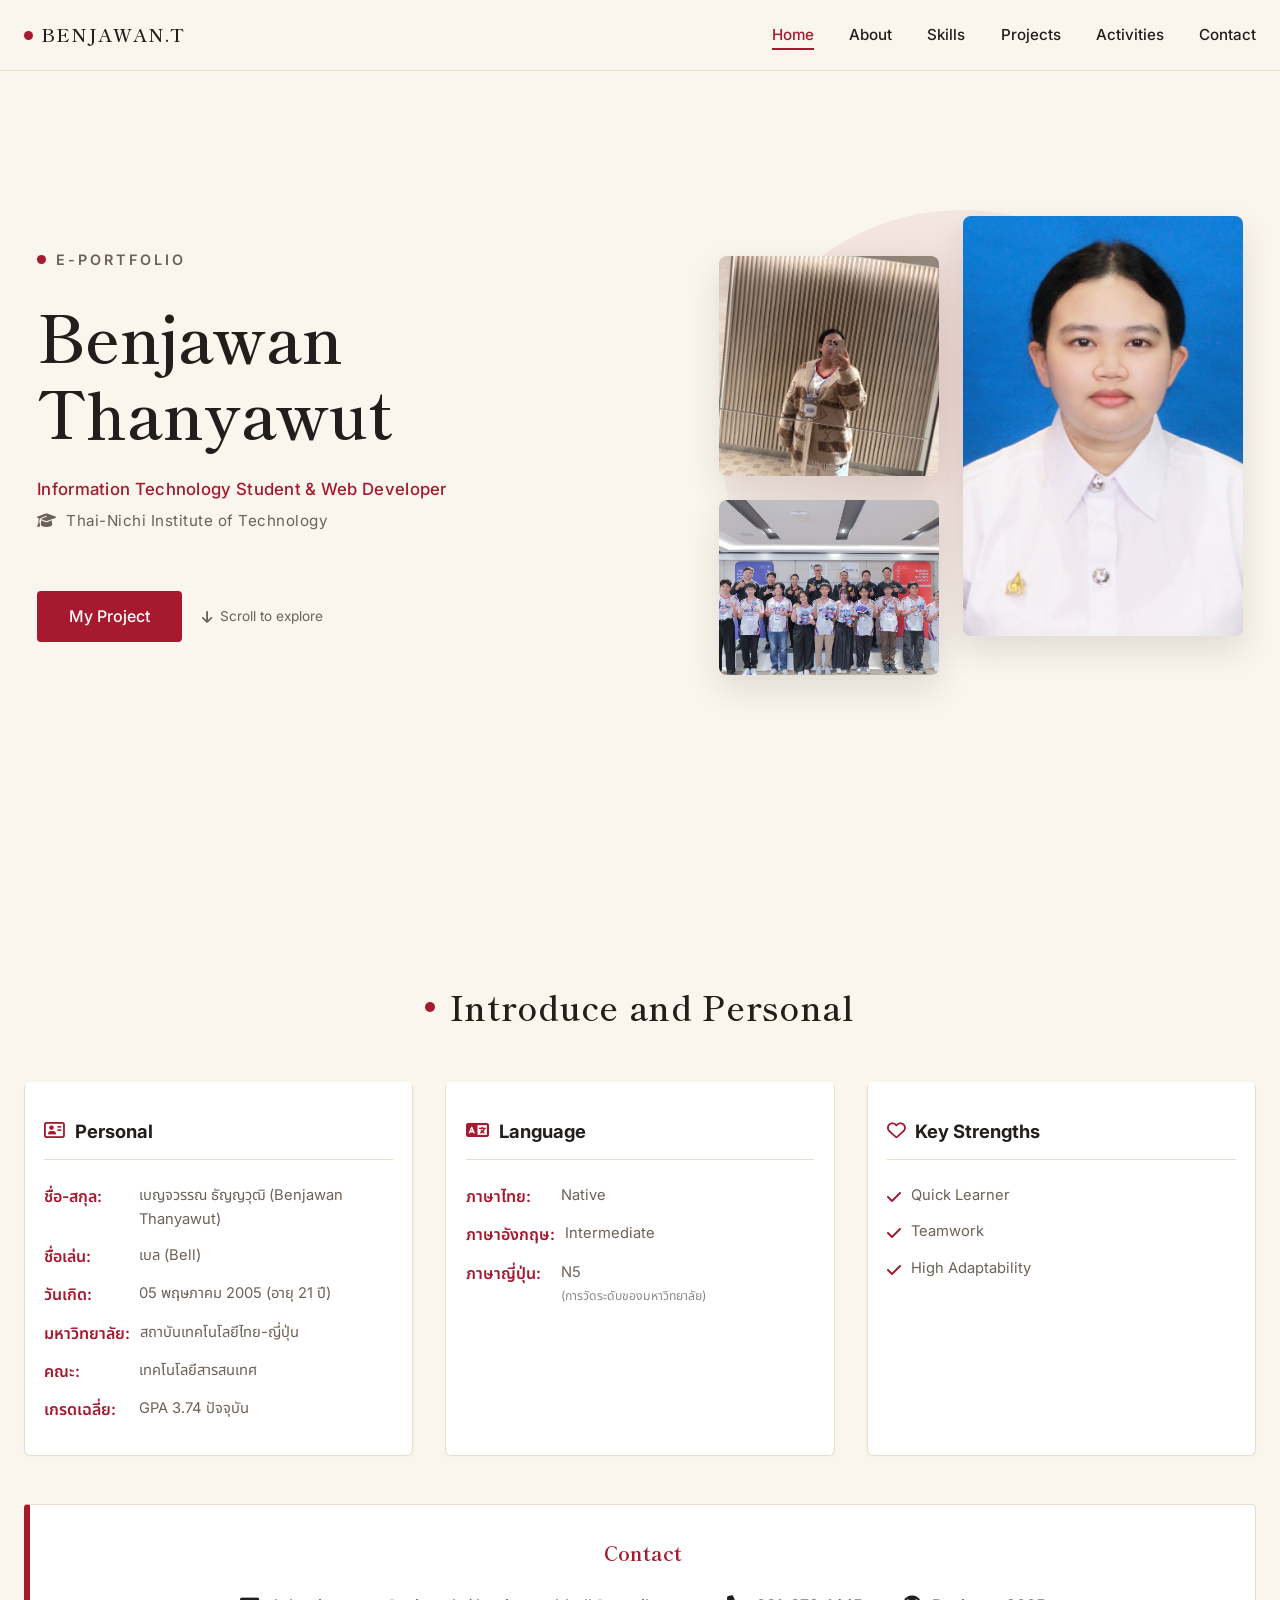
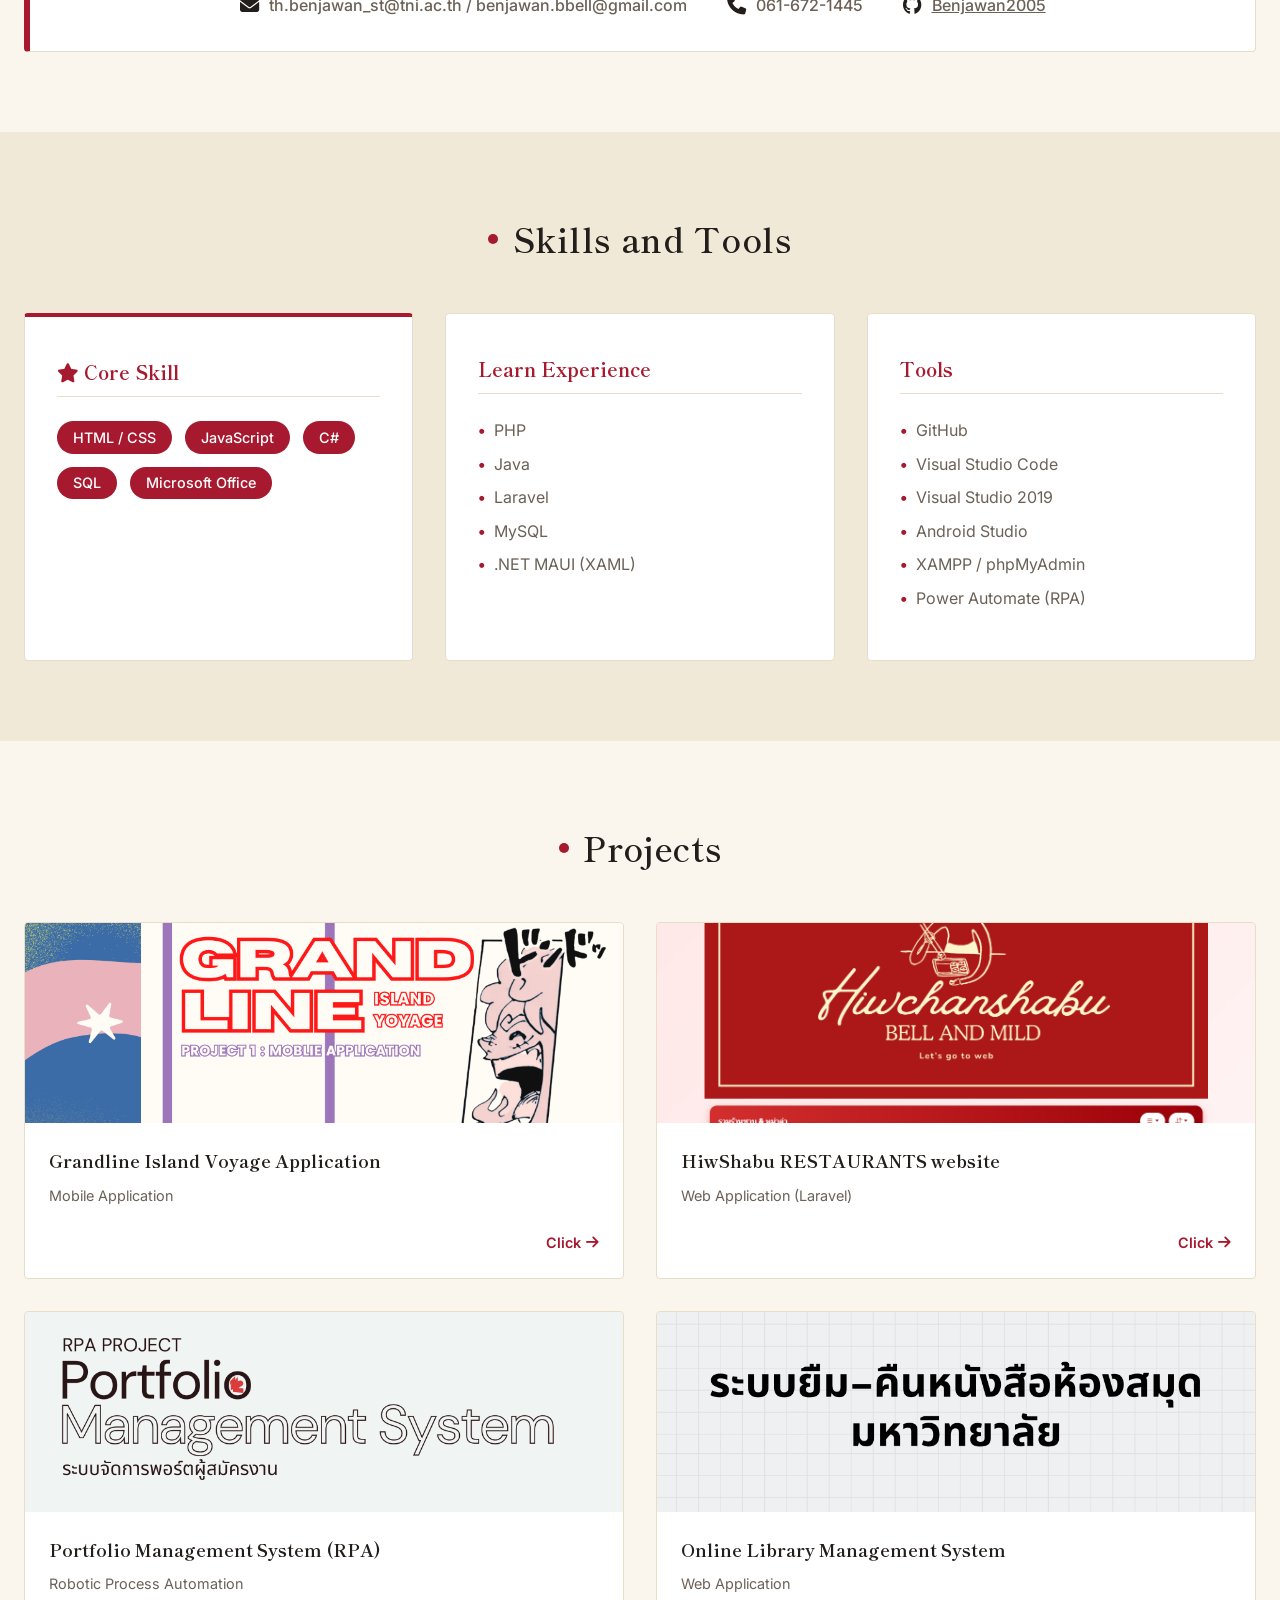
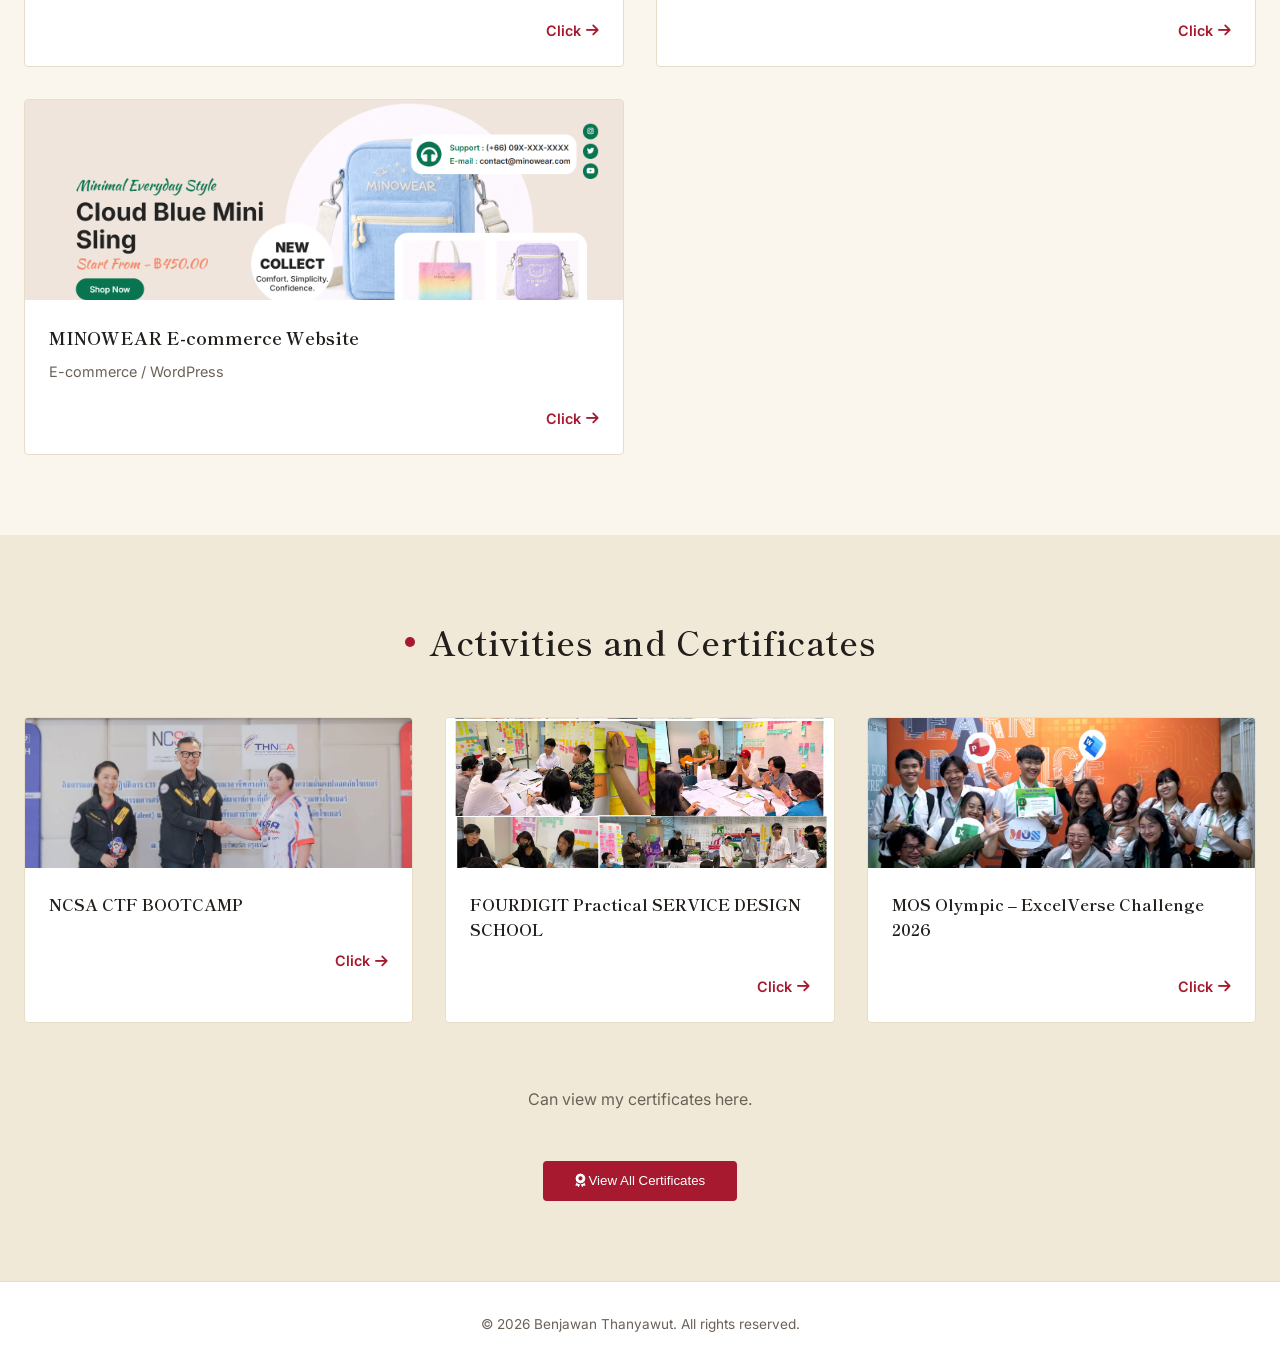
==== commit 523e945b: "Add files via upload" ====
--- a/index.html
+++ b/index.html
@@ -7,7 +7,7 @@
 
     <link rel="preconnect" href="https://fonts.googleapis.com">
     <link rel="preconnect" href="https://fonts.gstatic.com" crossorigin>
-    <link href="https://fonts.googleapis.com/css2?family=Inter:wght@300;400;500;600;700&family=Noto+Sans+Thai:wght@300;400;500;600;700&display=swap" rel="stylesheet">
+    <link href="https://fonts.googleapis.com/css2?family=Inter:wght@300;400;500;600;700&family=Noto+Sans+Thai:wght@300;400;500;600;700&family=Shippori+Mincho:wght@500;600;700&display=swap" rel="stylesheet">
 
     <link rel="stylesheet" href="https://cdnjs.cloudflare.com/ajax/libs/font-awesome/6.4.0/css/all.min.css">
 
@@ -15,21 +15,25 @@
 </head>
 <body>
 
+    <!-- Preloader -->
+    <div class="preloader" id="preloader">
+        <div class="preloader-mark"></div>
+    </div>
+
     <header>
         <div class="container">
             <nav>
-                <div class="logo">BENJAWAN.T</div>
-                <div class="hamburger" id="hamburger">
+                <div class="logo"><span class="sun-mark"></span> BENJAWAN.T</div>
+                <button class="hamburger" id="hamburger" aria-label="Toggle menu">
                     <span></span><span></span><span></span>
-                </div>
+                </button>
                 <ul class="nav-links" id="nav-links">
                     <li><a href="#hero">Home</a></li>
                     <li><a href="#about">About</a></li>
-                    <li><a href="#contact">Contact</a></li>
                     <li><a href="#skills">Skills</a></li>
                     <li><a href="#projects">Projects</a></li>
                     <li><a href="#activities">Activities</a></li>
-                    
+                    <li><a href="#contact">Contact</a></li>
                 </ul>
             </nav>
         </div>
@@ -37,34 +41,35 @@
 
     <main>
         <section id="hero">
+            <div class="hero-sun" aria-hidden="true"></div>
             <div class="container hero-layout">
                 <div class="hero-content">
-                    <div style="font-size: 0.95rem; font-weight: 700; letter-spacing: 3px; color: var(--text-secondary); margin-bottom: 1.5rem;">
-                        E-PORTFOLIO
+                    <div class="hero-eyebrow">
+                        <span class="sun-mark"></span> E-PORTFOLIO
                     </div>
 
                     <h1 class="hero-title">Benjawan Thanyawut</h1>
 
                     <div class="hero-subtitle">
-                        Information Technology Student & Web Developer<br>
-                        <span style="font-size: 0.95rem; color: var(--text-secondary); font-weight: 400; letter-spacing: 0.5px; text-transform: none;">
+                        Information Technology Student &amp; Web Developer<br>
+                        <span style="font-size: 0.95rem; color: var(--text-secondary); font-weight: 400; letter-spacing: 0.5px;">
                             <i class="fa-solid fa-graduation-cap" style="margin-right: 5px;"></i> Thai-Nichi Institute of Technology
                         </span>
                     </div>
 
-                    <p class="hero-description">
-                        มุ่งมั่นพัฒนาระบบที่มีประสิทธิภาพ จัดการข้อมูลอย่างเป็นระเบียบ พร้อมเรียนรู้วัฒนธรรมการทำงานแบบองค์กรญี่ปุ่น (Japanese Corporate Culture)
-                    </p>
                     <a href="#projects" class="btn-primary">My Project</a>
+                    <div class="hero-scroll-cue">
+                        <i class="fa-solid fa-arrow-down"></i> Scroll to explore
+                    </div>
                 </div>
 
                 <div class="hero-visual">
                     <div class="hero-img-col" style="margin-top: 40px;">
-                        <div class="hero-img-placeholder hero-img-2" style="background-image: url('Photo/photo1.jpg');"></div>
-                        <div class="hero-img-placeholder hero-img-3" style="background-image: url('Photo/photo2.jpg');"></div>
+                        <div class="hero-img-placeholder hero-img-2 zoomable" data-caption="เบญจวรรณ ธัญญวุฒิ" style="background-image: url('Photo/photo1.jpg');"></div>
+                        <div class="hero-img-placeholder hero-img-3 zoomable" data-caption="เบญจวรรณ ธัญญวุฒิ" style="background-image: url('Photo/photo2.jpg');"></div>
                     </div>
                     <div class="hero-img-col">
-                        <div class="hero-img-placeholder hero-img-1" style="background-image: url('Photo/Profile.jpg');"></div>
+                        <div class="hero-img-placeholder hero-img-1 zoomable" data-caption="รูปโปรไฟล์ เบญจวรรณ ธัญญวุฒิ" style="background-image: url('Photo/Profile.jpg');"></div>
                     </div>
                 </div>
             </div>
@@ -72,7 +77,7 @@
 
         <section id="about">
             <div class="container">
-                <h2 class="section-title">Introduce and Personal</h2>
+                <h2 class="section-title"><span class="sun-mark"></span> Introduce and Personal</h2>
 
                 <div class="profile-grid three-cols">
                     <div class="intro-card">
@@ -132,7 +137,7 @@
 
         <section id="skills" class="bg-light">
             <div class="container">
-                <h2 class="section-title">Skills and Tools</h2>
+                <h2 class="section-title"><span class="sun-mark"></span> Skills and Tools</h2>
                 <div class="skills-grid">
 
                     <div class="skill-card highlight-card">
@@ -175,10 +180,10 @@
 
         <section id="projects">
             <div class="container">
-                <h2 class="section-title">Projects</h2>
+                <h2 class="section-title"><span class="sun-mark"></span> Projects</h2>
 
                 <div class="card-grid">
-                    <div class="card" onclick="openModal('modal-proj-1')">
+                    <div class="card" onclick="openModal('modal-proj-1')" tabindex="0">
                         <div class="card-img-placeholder" style="background-image: url('Photo/GRAND.png'); background-size: cover; background-position: center; background-repeat: no-repeat;"></div>
                         <div class="card-info">
                             <h3 class="card-title">Grandline Island Voyage Application</h3>
@@ -187,25 +192,25 @@
                         </div>
                     </div>
 
-                    <div class="card" onclick="openModal('modal-proj-2')">
+                    <div class="card" onclick="openModal('modal-proj-2')" tabindex="0">
                         <div class="card-img-placeholder" style="background-image: url('Photo/shabu.png'); background-size: cover; background-position: center; background-repeat: no-repeat;"></div>
                         <div class="card-info">
                             <h3 class="card-title">HiwShabu RESTAURANTS website</h3>
                             <p class="card-desc">Web Application (Laravel)</p>
-                            <div class="click-to-view">Click<i class="fa-solid fa-arrow-right"></i></div>
-                        </div>
-                    </div>
-
-                    <div class="card" onclick="openModal('modal-proj-3')">
+                            <div class="click-to-view">Click <i class="fa-solid fa-arrow-right"></i></div>
+                        </div>
+                    </div>
+
+                    <div class="card" onclick="openModal('modal-proj-3')" tabindex="0">
                         <div class="card-img-placeholder" style="background-image: url('Photo/port.png'); background-size: cover; background-position: center; background-repeat: no-repeat;"></div>
                         <div class="card-info">
                             <h3 class="card-title">Portfolio Management System (RPA)</h3>
                             <p class="card-desc">Robotic Process Automation</p>
-                            <div class="click-to-view">Click<i class="fa-solid fa-arrow-right"></i></div>
-                        </div>
-                    </div>
-
-                    <div class="card" onclick="openModal('modal-proj-4')">
+                            <div class="click-to-view">Click <i class="fa-solid fa-arrow-right"></i></div>
+                        </div>
+                    </div>
+
+                    <div class="card" onclick="openModal('modal-proj-4')" tabindex="0">
                         <div class="card-img-placeholder" style="background-image: url('Photo/onlinecover.png'); background-size: cover; background-position: center; background-repeat: no-repeat;"></div>
                         <div class="card-info">
                             <h3 class="card-title">Online Library Management System</h3>
@@ -214,7 +219,7 @@
                         </div>
                     </div>
 
-                    <div class="card" onclick="openModal('modal-proj-5')">
+                    <div class="card" onclick="openModal('modal-proj-5')" tabindex="0">
                         <div class="card-img-placeholder" style="background-image: url('Photo/Minowear.png'); background-size: cover; background-position: center; background-repeat: no-repeat;"></div>
                         <div class="card-info">
                             <h3 class="card-title">MINOWEAR E-commerce Website</h3>
@@ -228,10 +233,10 @@
 
         <section id="activities" class="bg-light">
             <div class="container">
-                <h2 class="section-title">Activities and Certificates</h2>
+                <h2 class="section-title"><span class="sun-mark"></span> Activities and Certificates</h2>
 
                 <div class="card-grid three-cols">
-                    <div class="card" onclick="openModal('modal-act-1')">
+                    <div class="card" onclick="openModal('modal-act-1')" tabindex="0">
                         <div class="card-img-placeholder cert-thumb" style="background-image: url('Photo/boot1.jpg'); background-size: cover; background-position: center;"></div>
                         <div class="card-info">
                             <h3 class="card-title cert-title">NCSA CTF BOOTCAMP</h3>
@@ -239,7 +244,7 @@
                         </div>
                     </div>
 
-                    <div class="card" onclick="openModal('modal-act-2')">
+                    <div class="card" onclick="openModal('modal-act-2')" tabindex="0">
                         <div class="card-img-placeholder cert-thumb" style="background-image: url('Photo/four1.jpg'); background-size: cover; background-position: center;"></div>
                         <div class="card-info">
                             <h3 class="card-title cert-title">FOURDIGIT Practical SERVICE DESIGN SCHOOL</h3>
@@ -247,7 +252,7 @@
                         </div>
                     </div>
 
-                    <div class="card" onclick="openModal('modal-act-3')">
+                    <div class="card" onclick="openModal('modal-act-3')" tabindex="0">
                         <div class="card-img-placeholder cert-thumb" style="background-image: url('Photo/excel2.jpg'); background-size: cover; background-position: center;"></div>
                         <div class="card-info">
                             <h3 class="card-title cert-title">MOS Olympic – ExcelVerse Challenge 2026</h3>
@@ -272,6 +277,22 @@
         </div>
     </footer>
 
+    <!-- Back to top -->
+    <button class="back-to-top" id="backToTop" aria-label="Back to top">
+        <i class="fa-solid fa-arrow-up"></i>
+    </button>
+
+    <!-- Lightbox -->
+    <div class="lightbox-overlay" id="lightbox">
+        <span class="lightbox-close" id="lightbox-close">&times;</span>
+        <div class="lightbox-inner">
+            <img src="" alt="Enlarged view" id="lightbox-img">
+            <p class="lightbox-caption" id="lightbox-caption"></p>
+        </div>
+    </div>
+
+    <!-- MODALS -->
+    <!-- Project 1 (Grandline) -->
     <div class="modal-overlay" id="modal-proj-1">
         <div class="modal-content">
             <span class="modal-close" onclick="closeModal('modal-proj-1')">&times;</span>
@@ -279,9 +300,9 @@
                 <h2>Grandline Island Voyage Application</h2>
                 
                 <div class="modal-mobile-gallery">
-                    <div class="modal-mobile-img" style="background-image: url('Photo/grand1.png');"></div>
-                    <div class="modal-mobile-img" style="background-image: url('Photo/grand2.png');"></div>
-                    <div class="modal-mobile-img" style="background-image: url('Photo/grand3.png');"></div>
+                    <div class="modal-mobile-img" data-caption="หน้าจอแอปพลิเคชัน Grandline Island Voyage" style="background-image: url('Photo/grand1.png');"></div>
+                    <div class="modal-mobile-img" data-caption="ระบบ Quiz ประจำเกาะในแอปพลิเคชัน" style="background-image: url('Photo/grand2.png');"></div>
+                    <div class="modal-mobile-img" data-caption="ระบบสะสม Character Card" style="background-image: url('Photo/grand3.png');"></div>
                 </div>
 
                 <div class="project-details">
@@ -308,6 +329,7 @@
         </div>
     </div>
 
+    <!-- Project 2 (HiwShabu) -->
     <div class="modal-overlay" id="modal-proj-2">
         <div class="modal-content">
             <span class="modal-close" onclick="closeModal('modal-proj-2')">&times;</span>
@@ -315,9 +337,9 @@
                 <h2>HiwShabu RESTAURANTS website</h2>
                 
                 <div class="modal-img-gallery-custom">
-                    <div class="modal-img-main" style="background-image: url('Photo/shabu3.png');"></div>
-                    <div class="modal-img-sub" style="background-image: url('Photo/shabu1.png');"></div>
-                    <div class="modal-img-sub" style="background-image: url('Photo/shabu2.png');"></div>
+                    <div class="modal-img-main" data-caption="หน้าหลักเว็บไซต์ HiwShabu" style="background-image: url('Photo/shabu3.png');"></div>
+                    <div class="modal-img-sub" data-caption="หน้าจอเว็บไซต์ HiwShabu" style="background-image: url('Photo/shabu1.png');"></div>
+                    <div class="modal-img-sub" data-caption="หน้าจอเว็บไซต์ HiwShabu" style="background-image: url('Photo/shabu2.png');"></div>
                 </div>
 
                 <div class="project-details">
@@ -341,15 +363,17 @@
         </div>
     </div>
 
+    <!-- Project 3 (RPA) -->
     <div class="modal-overlay" id="modal-proj-3">
         <div class="modal-content">
             <span class="modal-close" onclick="closeModal('modal-proj-3')">&times;</span>
             <div class="modal-body">
                 <h2>Portfolio Management System (RPA)</h2>
+                
                 <div class="modal-img-stack">
-                    <div class="modal-img-full" style="background-image: url('Photo/port2.png');"></div>
-                    <div class="modal-img-full" style="background-image: url('Photo/port4.png');"></div>
-                    <div class="modal-img-full" style="background-image: url('Photo/port5.png');"></div>
+                    <div class="modal-img-full" data-caption="หน้าจอระบบ Portfolio Management System (RPA)" style="background-image: url('Photo/port2.png');"></div>
+                    <div class="modal-img-full" data-caption="ขั้นตอนการทำงานของระบบ RPA" style="background-image: url('Photo/port4.png');"></div>
+                    <div class="modal-img-full" data-caption="ระบบแจ้งเตือนและนัดหมายสัมภาษณ์" style="background-image: url('Photo/port5.png');"></div>
                 </div>
 
                 <div class="project-details">
@@ -377,15 +401,17 @@
         </div>
     </div>
 
+    <!-- Project 4 (Library) -->
     <div class="modal-overlay" id="modal-proj-4">
         <div class="modal-content">
             <span class="modal-close" onclick="closeModal('modal-proj-4')">&times;</span>
             <div class="modal-body">
                 <h2>Online Library Management System</h2>
+                
                 <div class="modal-img-mixed">
-                    <div class="modal-img-top" style="background-image: url('Photo/online.png');"></div>
-                    <div class="modal-img-mid" style="background-image: url('Photo/Diagram1.png');"></div>
-                    <div class="modal-img-bottom" style="background-image: url('Photo/Diagram2.png');"></div>
+                    <div class="modal-img-top" data-caption="หน้าจอหลักของระบบ Online Library Management" style="background-image: url('Photo/online.png');"></div>
+                    <div class="modal-img-mid" data-caption="Use Case Diagram และ Data Flow Diagram ของระบบ" style="background-image: url('Photo/Diagram1.png');"></div>
+                    <div class="modal-img-bottom" data-caption="Class Diagram ของระบบ" style="background-image: url('Photo/Diagram2.png');"></div>
                 </div>
 
                 <div class="project-details">
@@ -411,15 +437,17 @@
         </div>
     </div>
 
+    <!-- Project 5 (MINOWEAR) -->
     <div class="modal-overlay" id="modal-proj-5">
         <div class="modal-content">
             <span class="modal-close" onclick="closeModal('modal-proj-5')">&times;</span>
             <div class="modal-body">
                 <h2>MINOWEAR E-commerce Website</h2>
+                
                 <div class="modal-img-gallery-3col">
-                    <div class="modal-img" style="background-image: url('Photo/image.png');"></div>
-                    <div class="modal-img" style="background-image: url('Photo/minowear2.png');"></div>
-                    <div class="modal-img" style="background-image: url('Photo/minowear3.png');"></div>
+                    <div class="modal-img" data-caption="หน้าเว็บไซต์ MINOWEAR" style="background-image: url('Photo/image.png');"></div>
+                    <div class="modal-img" data-caption="หน้าคาตาล็อกสินค้า MINOWEAR" style="background-image: url('Photo/minowear2.png');"></div>
+                    <div class="modal-img" data-caption="หน้าสั่งซื้อสินค้า MINOWEAR" style="background-image: url('Photo/minowear3.png');"></div>
                 </div>
 
                 <div class="project-details">
@@ -444,14 +472,16 @@
         </div>
     </div>
 
+    <!-- Activity 1 -->
     <div class="modal-overlay" id="modal-act-1">
         <div class="modal-content">
             <span class="modal-close" onclick="closeModal('modal-act-1')">&times;</span>
             <div class="modal-body">
                 <h2>NCSA CTF BOOTCAMP</h2>
+                
                 <div class="modal-img-stack">
-                    <div class="modal-img-full" style="background-image: url('Photo/boot1.jpg');"></div>
-                    <div class="modal-img-full" style="background-image: url('Photo/boot2.jpg');"></div>
+                    <div class="modal-img-full" data-caption="บรรยากาศค่าย NCSA CTF Bootcamp" style="background-image: url('Photo/boot1.jpg');"></div>
+                    <div class="modal-img-full" data-caption="กิจกรรมแข่งขัน Capture The Flag" style="background-image: url('Photo/boot2.jpg');"></div>
                 </div>
 
                 <div class="project-details">
@@ -471,15 +501,17 @@
         </div>
     </div>
 
+    <!-- Activity 2 -->
     <div class="modal-overlay" id="modal-act-2">
         <div class="modal-content">
             <span class="modal-close" onclick="closeModal('modal-act-2')">&times;</span>
             <div class="modal-body">
                 <h2>FOURDIGIT Practical SERVICE DESIGN SCHOOL</h2>
+                
                 <div class="modal-img-stack">
-                    <div class="modal-img-full" style="background-image: url('Photo/four1.jpg');"></div>
-                    <div class="modal-img-full" style="background-image: url('Photo/four2.jpg');"></div>
-                    <div class="modal-img-full" style="background-image: url('Photo/four3.jpg');"></div>
+                    <div class="modal-img-full" data-caption="บรรยากาศ FOURDIGIT Service Design School" style="background-image: url('Photo/four1.jpg');"></div>
+                    <div class="modal-img-full" data-caption="กิจกรรมอบรม UI/UX Design" style="background-image: url('Photo/four2.jpg');"></div>
+                    <div class="modal-img-full" data-caption="กิจกรรมวิเคราะห์ Persona" style="background-image: url('Photo/four3.jpg');"></div>
                 </div>
 
                 <div class="project-details">
@@ -497,14 +529,16 @@
         </div>
     </div>
 
+    <!-- Activity 3 -->
     <div class="modal-overlay" id="modal-act-3">
         <div class="modal-content">
             <span class="modal-close" onclick="closeModal('modal-act-3')">&times;</span>
             <div class="modal-body">
                 <h2>MOS Olympic – ExcelVerse Challenge 2026</h2>
+                
                 <div class="modal-img-stack">
-                    <div class="modal-img-full" style="background-image: url('Photo/excel1.jpg');"></div>
-                    <div class="modal-img-full" style="background-image: url('Photo/excel2.jpg');"></div>
+                    <div class="modal-img-full" data-caption="บรรยากาศการแข่งขัน MOS Olympic – ExcelVerse Challenge 2026" style="background-image: url('Photo/excel1.jpg');"></div>
+                    <div class="modal-img-full" data-caption="บรรยากาศการแข่งขัน MOS Olympic – ExcelVerse Challenge 2026" style="background-image: url('Photo/excel2.jpg');"></div>
                 </div>
 
                 <div class="project-details">
@@ -521,27 +555,32 @@
         </div>
     </div>
 
+    <!-- All Certificates -->
     <div class="modal-overlay" id="modal-certificates">
         <div class="modal-content text-center-modal">
             <span class="modal-close" onclick="closeModal('modal-certificates')">&times;</span>
             <div class="modal-body">
                 <h2 style="margin-bottom: 2rem;">รวมเกียรติบัตร (All Certificates)</h2>
                 <div class="cert-grid-2col">
-                    <div>
-                        <div class="cert-item" style="background-image: url('Photo/bootcampncsa.png');"></div>
-                        <h4 style="margin-top: 0.5rem; font-size: 1rem;">[NCSA] รองชนะเลิศอันดับ 2 Mini CTF (Team: Crimson @egis)</h4>
-                    </div>
-                    <div>
-                        <div class="cert-item" style="background-image: url('Photo/women25.png');"></div>
-                        <h4 style="margin-top: 0.5rem; font-size: 1rem;">Women thailand cyber top talent 2025</h4>
-                    </div>
-                    <div>
-                        <div class="cert-item" style="background-image: url('Photo/women24.jpg');"></div>
-                        <h4 style="margin-top: 0.5rem; font-size: 1rem;">Women thailand cyber top talent 2025</h4>
-                    </div>
-                    <div>
-                        <div class="cert-item" style="background-image: url('Photo/toptalent.png');"></div>
-                        <h4 style="margin-top: 0.5rem; font-size: 1rem;">Thailand Cyber Talent 2025</h4>
+                    <div class="cert-card">
+                        <span class="cert-badge"><i class="fa-solid fa-medal"></i> อันดับ 2</span>
+                        <div class="cert-item" data-caption="[NCSA] รองชนะเลิศอันดับ 2 Mini CTF (Team: Crimson @egis)" style="background-image: url('Photo/bootcampncsa.png');"></div>
+                        <h4>[NCSA] รองชนะเลิศอันดับ 2 Mini CTF (Team: Crimson @egis)</h4>
+                    </div>
+                    <div class="cert-card">
+                        <span class="cert-badge"><i class="fa-solid fa-award"></i> 2025</span>
+                        <div class="cert-item" data-caption="Women Thailand Cyber Top Talent 2025" style="background-image: url('Photo/women25.png');"></div>
+                        <h4>Women Thailand Cyber Top Talent 2025</h4>
+                    </div>
+                    <div class="cert-card">
+                        <span class="cert-badge"><i class="fa-solid fa-award"></i> 2024</span>
+                        <div class="cert-item" data-caption="Women Thailand Cyber Top Talent 2024" style="background-image: url('Photo/women24.jpg');"></div>
+                        <h4>Women Thailand Cyber Top Talent 2024</h4>
+                    </div>
+                    <div class="cert-card">
+                        <span class="cert-badge"><i class="fa-solid fa-certificate"></i> 2025</span>
+                        <div class="cert-item" data-caption="Thailand Cyber Talent 2025" style="background-image: url('Photo/toptalent.png');"></div>
+                        <h4>Thailand Cyber Talent 2025</h4>
                     </div>
                 </div>
             </div>
@@ -549,21 +588,7 @@
     </div>
 
     <script>
-        const hamburger = document.getElementById('hamburger');
-        const navLinks = document.getElementById('nav-links');
-
-        if (hamburger) {
-            hamburger.addEventListener('click', () => {
-                navLinks.classList.toggle('active');
-            });
-        }
-
-        document.querySelectorAll('.nav-links a').forEach(link => {
-            link.addEventListener('click', () => {
-                navLinks.classList.remove('active');
-            });
-        });
-
+        // Modal open/close (kept inline — referenced directly by card onclick attributes)
         function openModal(modalId) {
             const modal = document.getElementById(modalId);
             if (modal) {
@@ -586,6 +611,16 @@
                 document.body.style.overflow = 'auto';
             }
         }
+
+        document.addEventListener('keydown', function(e) {
+            if (e.key === 'Escape') {
+                document.querySelectorAll('.modal-overlay.active').forEach(m => {
+                    m.classList.remove('active');
+                });
+                document.body.style.overflow = 'auto';
+            }
+        });
     </script>
+    <script src="script.js"></script>
 </body>
 </html>
--- a/style.css
+++ b/style.css
@@ -2,15 +2,20 @@
     CSS Variables
     ========================================================================== */
 :root {
-    --bg-color: #fdfbf7;
-    --bg-light: #f4f1e9;
-    --text-primary: #1a1a1a;
-    --text-secondary: #555555;
-    --accent-color: #8b0000;
+    --bg-color: #faf6ee;
+    --bg-light: #f1e9d8;
+    --ink: #221e1b;
+    --text-primary: #221e1b;
+    --text-secondary: #6c6157;
+    --accent-color: #a6192e;
+    --accent-color-dark: #7a1122;
+    --accent-gold: #b08d57;
     --card-bg: #ffffff;
-    --border-color: #e5e1d8;
+    --border-color: #e7ddc9;
+    --font-display: "Shippori Mincho", "Noto Sans Thai", serif;
     --font-main: "Inter", "Noto Sans Thai", sans-serif;
     --container-width: 1350px;
+    --ease: cubic-bezier(0.16, 1, 0.3, 1);
 }
 
 /* ==========================================================================
@@ -23,6 +28,18 @@
 }
 html {
     scroll-behavior: smooth;
+    font-size: 16px;
+}
+@media (prefers-reduced-motion: reduce) {
+    html {
+        scroll-behavior: auto;
+    }
+    *, *::before, *::after {
+        animation-duration: 0.01ms !important;
+        animation-iteration-count: 1 !important;
+        transition-duration: 0.01ms !important;
+        scroll-behavior: auto !important;
+    }
 }
 body {
     font-family: var(--font-main);
@@ -30,6 +47,7 @@
     color: var(--text-primary);
     line-height: 1.6;
     -webkit-font-smoothing: antialiased;
+    overflow-x: hidden;
 }
 a {
     text-decoration: none;
@@ -63,28 +81,75 @@
     text-align: center;
 }
 
+/* Focus visibility for accessibility */
+a:focus-visible,
+button:focus-visible,
+.card:focus-visible {
+    outline: 2px solid var(--accent-color);
+    outline-offset: 3px;
+    border-radius: 2px;
+}
+
+/* Custom scrollbar */
+::-webkit-scrollbar {
+    width: 10px;
+}
+::-webkit-scrollbar-track {
+    background: var(--bg-light);
+}
+::-webkit-scrollbar-thumb {
+    background: var(--accent-color);
+    border-radius: 10px;
+    border: 2px solid var(--bg-light);
+}
+
+/* ==========================================================================
+    Sun mark — recurring motif
+    ========================================================================== */
+.sun-mark {
+    display: inline-block;
+    width: 9px;
+    height: 9px;
+    border-radius: 50%;
+    background-color: var(--accent-color);
+    flex-shrink: 0;
+}
+
 /* ==========================================================================
     Titles
     ========================================================================== */
 .section-title {
-    font-size: 2rem;
-    text-align: center;
+    font-family: var(--font-display);
+    font-size: 2.1rem;
+    font-weight: 600;
+    display: flex;
+    align-items: center;
+    justify-content: center;
+    gap: 0.9rem;
     margin-bottom: 3rem;
-    font-weight: 600;
-    position: relative;
-}
-.section-title::after {
-    content: "";
-    display: block;
-    width: 50px;
-    height: 2px;
-    background-color: var(--accent-color);
-    margin: 0.75rem auto 0;
+    letter-spacing: 0.02em;
+}
+.section-title .sun-mark {
+    width: 10px;
+    height: 10px;
 }
 .subsection-title {
     margin-bottom: 1rem;
     color: var(--accent-color);
     font-size: 1.1rem;
+}
+
+/* ==========================================================================
+    Scroll reveal
+    ========================================================================== */
+.reveal {
+    opacity: 0;
+    transform: translateY(22px);
+    transition: opacity 0.7s var(--ease), transform 0.7s var(--ease);
+}
+.reveal.in-view {
+    opacity: 1;
+    transform: translateY(0);
 }
 
 /* ==========================================================================
@@ -94,7 +159,7 @@
     position: fixed;
     top: 0;
     width: 100%;
-    background-color: rgba(253, 251, 247, 0.95);
+    background-color: rgba(250, 246, 238, 0.92);
     backdrop-filter: blur(8px);
     border-bottom: 1px solid var(--border-color);
     z-index: 1000;
@@ -106,19 +171,42 @@
     height: 70px;
 }
 .logo {
-    font-weight: 700;
-    font-size: 1.1rem;
+    display: flex;
+    align-items: center;
+    gap: 8px;
+    font-family: var(--font-display);
+    font-weight: 600;
+    font-size: 1.15rem;
     letter-spacing: 1px;
 }
 .nav-links {
     display: flex;
-    gap: 2rem;
+    gap: 2.2rem;
 }
 .nav-links a {
+    position: relative;
     font-weight: 500;
     font-size: 0.95rem;
+    padding-bottom: 6px;
+}
+.nav-links a::after {
+    content: "";
+    position: absolute;
+    left: 0;
+    bottom: 0;
+    width: 0;
+    height: 2px;
+    background-color: var(--accent-color);
+    transition: width 0.3s var(--ease);
 }
 .nav-links a:hover {
+    color: var(--accent-color);
+}
+.nav-links a:hover::after,
+.nav-links a.active::after {
+    width: 100%;
+}
+.nav-links a.active {
     color: var(--accent-color);
 }
 .hamburger {
@@ -126,14 +214,954 @@
     cursor: pointer;
     flex-direction: column;
     gap: 5px;
+    background: none;
+    border: none;
 }
 .hamburger span {
     width: 25px;
     height: 3px;
     background-color: var(--text-primary);
+    transition: all 0.3s ease;
+}
+.hamburger.active span:nth-child(1) {
+    transform: translateY(8px) rotate(45deg);
+}
+.hamburger.active span:nth-child(2) {
+    opacity: 0;
+}
+.hamburger.active span:nth-child(3) {
+    transform: translateY(-8px) rotate(-45deg);
+}
+
+/* ==========================================================================
+    Hero Section
+    ========================================================================== */
+#hero {
+    min-height: 100vh;
+    display: flex;
+    align-items: center;
+    padding-top: 70px;
+    position: relative;
+    overflow: hidden;
+}
+.hero-sun {
+    position: absolute;
+    top: 50%;
+    right: 6%;
+    width: 480px;
+    height: 480px;
+    border-radius: 50%;
+    background: radial-gradient(circle at 40% 35%, rgba(166, 25, 46, 0.16), rgba(166, 25, 46, 0) 70%);
+    transform: translateY(-50%);
+    z-index: 0;
+    pointer-events: none;
+}
+.hero-layout {
+    display: flex;
+    align-items: center;
+    justify-content: space-between;
+    gap: 2rem;
+    position: relative;
+    z-index: 1;
+}
+.hero-content {
+    flex: 1;
+    text-align: left;
+    max-width: 650px;
+}
+.hero-eyebrow {
+    display: flex;
+    align-items: center;
+    gap: 10px;
+    font-size: 0.9rem;
+    font-weight: 600;
+    letter-spacing: 3px;
+    color: var(--text-secondary);
+    margin-bottom: 1.6rem;
+}
+.hero-subtitle {
+    font-size: 1.05rem;
+    color: var(--accent-color);
+    font-weight: 500;
+    margin-bottom: 1.5rem;
+    letter-spacing: 0.3px;
+    line-height: 1.8;
+}
+.hero-title {
+    font-family: var(--font-display);
+    font-size: clamp(2.6rem, 5vw, 4.2rem);
+    font-weight: 600;
+    margin-bottom: 1.5rem;
+    line-height: 1.2;
+}
+.hero-description {
+    font-size: 1.1rem;
+    color: var(--text-secondary);
+    margin: 0;
+    max-width: 70ch;
+}
+.hero-scroll-cue {
+    display: inline-flex;
+    align-items: center;
+    gap: 8px;
+    margin-top: 2.5rem;
+    margin-left: 1rem;
+    font-size: 0.85rem;
+    color: var(--text-secondary);
+}
+.hero-scroll-cue i {
+    animation: bob 1.8s ease-in-out infinite;
+}
+@keyframes bob {
+    0%, 100% { transform: translateY(0); }
+    50% { transform: translateY(5px); }
+}
+.btn-primary {
+    display: inline-block;
+    padding: 0.8rem 2rem;
+    background-color: var(--accent-color);
+    color: #ffffff;
+    font-weight: 500;
+    border-radius: 4px;
+    margin-top: 2rem;
+    transition: all 0.3s ease;
+    border: none;
+    cursor: pointer;
+}
+.btn-primary:hover {
+    background-color: var(--accent-color-dark);
+    transform: translateY(-2px);
+}
+
+.hero-visual {
+    flex: 1;
+    display: flex;
+    justify-content: flex-end;
+    gap: 1.5rem;
+    position: relative;
+}
+.hero-img-col {
+    display: flex;
+    flex-direction: column;
+    gap: 1.5rem;
+}
+.hero-img-placeholder {
+    background-color: var(--border-color);
+    border-radius: 8px;
+    display: flex;
+    align-items: center;
+    justify-content: center;
+    color: var(--text-secondary);
+    font-size: 0.9rem;
+    box-shadow: 0 14px 34px rgba(34, 30, 27, 0.12);
+    background-size: cover;
+    background-position: center;
+    transition: transform 0.4s var(--ease);
+}
+.hero-img-placeholder:hover {
+    transform: translateY(-6px);
+}
+.hero-img-placeholder.zoomable {
+    cursor: zoom-in;
+}
+.hero-img-1 {
+    width: 280px;
+    height: 420px;
+    animation: float 6s ease-in-out infinite;
+}
+.hero-img-2 { width: 220px; height: 220px; }
+.hero-img-3 { width: 220px; height: 175px; }
+@keyframes float {
+    0%, 100% { transform: translateY(0); }
+    50% { transform: translateY(-12px); }
+}
+
+/* ==========================================================================
+    About & Contact
+    ========================================================================== */
+.profile-grid {
+    display: grid;
+    grid-template-columns: 1fr;
+    gap: 2rem;
+}
+@media (min-width: 1024px) {
+    .profile-grid.three-cols {
+        grid-template-columns: repeat(3, 1fr);
+    }
+}
+.intro-card {
+    background-color: var(--card-bg);
+    border: 1px solid var(--border-color);
+    border-top: 3px solid transparent;
+    border-radius: 6px;
+    padding: 2rem 1.2rem;
+    box-shadow: 0 2px 10px rgba(0, 0, 0, 0.02);
+    transition: transform 0.3s var(--ease), box-shadow 0.3s var(--ease), border-top-color 0.3s ease;
+}
+.intro-card:hover {
+    transform: translateY(-5px);
+    box-shadow: 0 12px 26px rgba(34, 30, 27, 0.08);
+    border-top-color: var(--accent-color);
+}
+.intro-card .subsection-title {
+    display: flex;
+    align-items: center;
+    gap: 10px;
+    font-size: 1.15rem;
+    color: var(--text-primary);
+    border-bottom: 1px solid var(--border-color);
+    padding-bottom: 0.8rem;
+    margin-bottom: 1.5rem;
+}
+.intro-card .subsection-title i {
+    color: var(--accent-color);
+}
+.data-list {
+    display: flex;
+    flex-direction: column;
+    gap: 0.8rem;
+}
+.data-list li {
+    display: flex;
+    align-items: flex-start;
+    gap: 10px;
+}
+.data-label {
+    font-weight: 600;
+    color: var(--accent-color);
+    min-width: 85px;
+    flex-shrink: 0;
+}
+.data-value {
+    color: var(--text-secondary);
+    font-size: 0.92rem;
+    word-break: break-word;
+}
+.text-muted {
+    color: #888888;
+}
+
+.contact-banner {
+    background-color: var(--card-bg);
+    border: 1px solid var(--border-color);
+    border-left: 6px solid var(--accent-color);
+    border-radius: 4px;
+    padding: 2rem;
+    display: flex;
+    flex-direction: column;
+    align-items: center;
+    gap: 1.5rem;
+}
+.contact-banner-title {
+    font-family: var(--font-display);
+    font-size: 1.25rem;
+    color: var(--accent-color);
+    margin: 0;
+}
+.contact-banner-links {
+    display: flex;
+    flex-wrap: wrap;
+    justify-content: center;
+    gap: 2.5rem;
+}
+.contact-item {
+    display: flex;
+    align-items: center;
+    gap: 10px;
+    color: var(--text-secondary);
+    font-weight: 500;
+    transition: color 0.2s ease;
+    word-break: break-word;
+}
+a.contact-item:hover {
+    color: var(--accent-color);
+}
+.contact-item i {
+    font-size: 1.2rem;
+    color: var(--text-primary);
+}
+a.contact-item:hover i {
+    color: var(--accent-color);
+}
+
+/* ==========================================================================
+    Skills Section
+    ========================================================================== */
+.skills-grid {
+    display: grid;
+    grid-template-columns: 1fr;
+    gap: 2rem;
+}
+@media (min-width: 768px) {
+    .skills-grid {
+        grid-template-columns: repeat(2, 1fr);
+    }
+}
+@media (min-width: 1024px) {
+    .skills-grid {
+        grid-template-columns: repeat(3, 1fr);
+    }
+}
+.skill-card {
+    background: var(--card-bg);
+    border: 1px solid var(--border-color);
+    padding: 2.5rem 2rem;
+    border-radius: 4px;
+    transition: box-shadow 0.3s ease;
+}
+.skill-card:hover {
+    box-shadow: 0 12px 26px rgba(34, 30, 27, 0.06);
+}
+.skill-card h3 {
+    font-family: var(--font-display);
+    font-size: 1.2rem;
+    color: var(--accent-color);
+    margin-bottom: 1.5rem;
+    border-bottom: 1px solid var(--border-color);
+    padding-bottom: 0.5rem;
+}
+.skill-list li {
+    margin-bottom: 0.5rem;
+    color: var(--text-secondary);
+    display: flex;
+    align-items: center;
+}
+.skill-list li::before {
+    content: "•";
+    color: var(--accent-color);
+    margin-right: 8px;
+    font-weight: bold;
+}
+.highlight-card {
+    border-top: 4px solid var(--accent-color);
+}
+.skill-tags {
+    display: flex;
+    flex-wrap: wrap;
+    gap: 0.8rem;
+}
+.skill-tags .tag {
+    background-color: var(--accent-color);
+    color: #ffffff;
+    padding: 0.3rem 1rem;
+    border-radius: 20px;
+    font-size: 0.9rem;
+    font-weight: 500;
+    transition: transform 0.2s ease, background-color 0.2s ease;
+}
+.skill-tags .tag:hover {
+    transform: translateY(-3px);
+    background-color: var(--accent-color-dark);
+}
+
+/* ==========================================================================
+    Projects & Activities Cards
+    ========================================================================== */
+.card-grid {
+    display: grid;
+    grid-template-columns: 1fr;
+    gap: 2rem;
+}
+@media (min-width: 768px) {
+    .card-grid {
+        grid-template-columns: repeat(2, 1fr);
+    }
+}
+@media (min-width: 1024px) {
+    .card-grid.three-cols {
+        grid-template-columns: repeat(3, 1fr);
+    }
+}
+
+.card {
+    background: var(--card-bg);
+    border: 1px solid var(--border-color);
+    border-radius: 4px;
+    overflow: hidden;
+    cursor: pointer;
+    transition: transform 0.35s var(--ease), box-shadow 0.35s var(--ease);
+    display: flex;
+    flex-direction: column;
+}
+.card:hover {
+    transform: translateY(-6px);
+    box-shadow: 0 16px 30px rgba(34, 30, 27, 0.1);
+}
+.card-img-placeholder {
+    width: 100%;
+    height: 200px;
+    background-color: var(--border-color);
+    display: flex;
+    align-items: center;
+    justify-content: center;
+    color: var(--text-secondary);
+    font-size: 0.9rem;
+    overflow: hidden;
+}
+.card-img-placeholder::after {
+    content: "";
+    display: block;
+    width: 100%;
+    height: 100%;
+    background: inherit;
+    background-size: cover;
+    background-position: center;
+    transition: transform 0.5s var(--ease);
+}
+.card:hover .card-img-placeholder::after {
+    transform: scale(1.06);
+}
+.cert-thumb {
+    height: 150px;
+}
+.card-info {
+    padding: 1.5rem;
+    flex-grow: 1;
+    display: flex;
+    flex-direction: column;
+}
+.card-title {
+    font-family: var(--font-display);
+    font-size: 1.1rem;
+    margin-bottom: 0.5rem;
+}
+.cert-title {
+    font-size: 1rem;
+}
+.card-desc {
+    font-size: 0.9rem;
+    color: var(--text-secondary);
+    flex-grow: 1;
+}
+.click-to-view {
+    margin-top: 1.5rem;
+    font-size: 0.9rem;
+    color: var(--accent-color);
+    font-weight: 600;
+    display: flex;
+    justify-content: flex-end;
+    align-items: center;
+    gap: 5px;
+    transition: transform 0.2s ease;
+}
+.card:hover .click-to-view {
+    transform: translateX(5px);
+}
+
+/* ==========================================================================
+    Modal System & Gallery Layouts
+    ========================================================================== */
+.modal-overlay {
+    position: fixed;
+    top: 0;
+    left: 0;
+    width: 100%;
+    height: 100%;
+    background: rgba(0, 0, 0, 0.7);
+    z-index: 2000;
+    display: none;
+    align-items: center;
+    justify-content: center;
+    padding: 1rem;
+    backdrop-filter: blur(4px);
+}
+.modal-overlay.active {
+    display: flex;
+    animation: fadeIn 0.25s ease;
+}
+@keyframes fadeIn {
+    from { opacity: 0; }
+    to { opacity: 1; }
+}
+.modal-content {
+    background: var(--bg-color);
+    width: 100%;
+    max-width: 800px;
+    max-height: 90vh;
+    overflow-y: auto;
+    border-radius: 8px;
+    position: relative;
+    padding: 2.5rem;
+    border: 1px solid var(--border-color);
+    animation: slideUp 0.3s var(--ease);
+}
+@keyframes slideUp {
+    from { opacity: 0; transform: translateY(16px); }
+    to { opacity: 1; transform: translateY(0); }
+}
+.text-center-modal {
+    max-width: 1000px;
+}
+.modal-body h2 {
+    font-family: var(--font-display);
+}
+.modal-close {
+    position: absolute;
+    top: 1rem;
+    right: 1.5rem;
+    font-size: 2.5rem;
+    cursor: pointer;
+    color: var(--text-secondary);
+    transition: color 0.3s, transform 0.3s;
+    line-height: 1;
+    z-index: 10;
+}
+.modal-close:hover {
+    color: var(--accent-color);
+    transform: rotate(90deg);
+}
+.modal-body h2 {
+    color: var(--accent-color);
+    margin-bottom: 1.5rem;
+    padding-right: 2rem;
+}
+
+/* Modal Galleries — zoomable */
+.modal-img-stack {
+    display: flex;
+    flex-direction: column;
+    gap: 1.5rem;
+    margin-bottom: 2rem;
+}
+.modal-img-full,
+.modal-mobile-img,
+.modal-img-main,
+.modal-img-sub,
+.modal-img-top,
+.modal-img-mid,
+.modal-img-bottom,
+.modal-img-gallery-3col .modal-img,
+.cert-item {
+    cursor: zoom-in;
+    transition: filter 0.25s ease;
+}
+.modal-img-full:hover,
+.modal-mobile-img:hover,
+.modal-img-main:hover,
+.modal-img-sub:hover,
+.modal-img-top:hover,
+.modal-img-mid:hover,
+.modal-img-bottom:hover,
+.modal-img-gallery-3col .modal-img:hover,
+.cert-item:hover {
+    filter: brightness(0.92);
+}
+.modal-img-full {
+    width: 100%;
+    height: 380px;
+    background: var(--border-color);
+    border-radius: 6px;
+    background-size: cover;
+    background-position: center;
+    background-repeat: no-repeat;
+}
+
+.modal-mobile-gallery {
+    display: grid;
+    grid-template-columns: repeat(3, 1fr);
+    gap: 1rem;
+    margin-bottom: 2rem;
+}
+.modal-mobile-img {
+    height: 380px;
+    background: var(--border-color);
+    border-radius: 6px;
+    background-size: contain;
+    background-position: center;
+    background-repeat: no-repeat;
+    background-color: transparent;
+}
+
+.modal-img-gallery-custom {
+    display: grid;
+    grid-template-columns: 1fr 1fr;
+    gap: 1rem;
+    margin-bottom: 2rem;
+}
+.modal-img-main {
+    grid-column: span 2;
+    height: 320px;
+    background: var(--border-color);
+    border-radius: 4px;
+    background-size: cover;
+    background-position: center;
+    background-repeat: no-repeat;
+}
+.modal-img-sub {
+    height: 220px;
+    background: var(--border-color);
+    border-radius: 4px;
+    background-size: cover;
+    background-position: center;
+    background-repeat: no-repeat;
+}
+
+.modal-img-mixed {
+    display: grid;
+    grid-template-columns: 1fr 1fr;
+    gap: 1rem;
+    margin-bottom: 2rem;
+    width: 100%;
+}
+.modal-img-top {
+    grid-column: span 2;
+    width: 100%;
+    height: 320px;
+    background: var(--border-color);
+    border-radius: 4px;
+    background-size: cover;
+    background-position: center;
+    background-repeat: no-repeat;
+}
+.modal-img-mid, .modal-img-bottom {
+    width: 100%;
+    height: 250px;
+    background: var(--border-color);
+    border-radius: 4px;
+    background-size: contain;
+    background-position: center;
+    background-repeat: no-repeat;
+    background-color: transparent;
+}
+
+.modal-img-gallery-3col {
+    display: grid;
+    grid-template-columns: repeat(3, 1fr);
+    gap: 1rem;
+    margin-bottom: 2rem;
+}
+.modal-img-gallery-3col .modal-img {
+    width: 100%;
+    height: 200px;
+    background: var(--border-color);
+    border-radius: 4px;
+    background-size: cover;
+    background-position: center;
+    background-repeat: no-repeat;
+}
+
+.cert-grid-2col {
+    display: grid;
+    grid-template-columns: 1fr;
+    gap: 2.2rem;
+    text-align: left;
+}
+@media (min-width: 768px) {
+    .cert-grid-2col {
+        grid-template-columns: 1fr 1fr;
+    }
+}
+.cert-item {
+    height: 260px;
+    margin-bottom: 0 !important;
+    width: 100%;
+    background: var(--border-color);
+    border-radius: 4px;
+    background-size: contain;
+    background-position: center;
+    background-repeat: no-repeat;
+    background-color: #fff;
+}
+.cert-card {
+    position: relative;
+    background: var(--card-bg);
+    border: 1px solid var(--border-color);
+    border-radius: 8px;
+    padding: 1.2rem 1.2rem 1.4rem;
+    box-shadow: 0 4px 14px rgba(34, 30, 27, 0.04);
+    transition: transform 0.3s var(--ease), box-shadow 0.3s var(--ease);
+    text-align: left;
+}
+.cert-card:hover {
+    transform: translateY(-5px);
+    box-shadow: 0 14px 28px rgba(34, 30, 27, 0.1);
+}
+.cert-card .cert-item {
+    border-radius: 6px;
+    border: 1px solid var(--border-color);
+}
+.cert-card h4 {
+    margin-top: 1rem;
+    font-size: 0.98rem;
+    font-weight: 600;
+    color: var(--text-primary);
+    line-height: 1.5;
+}
+.cert-badge {
+    position: absolute;
+    top: -12px;
+    left: 1.2rem;
+    display: inline-flex;
+    align-items: center;
+    gap: 6px;
+    background-color: var(--accent-color);
+    color: #fff;
+    font-size: 0.78rem;
+    font-weight: 600;
+    padding: 0.35rem 0.9rem;
+    border-radius: 20px;
+    box-shadow: 0 4px 10px rgba(166, 25, 46, 0.3);
+    z-index: 2;
+}
+
+/* ==========================================================================
+    Project Details Text Layout
+    ========================================================================== */
+.project-details {
+    text-align: left;
+    margin-top: 1rem;
+    background: #ffffff;
+    padding: 2rem;
+    border-radius: 8px;
+    border: 1px solid var(--border-color);
+    box-shadow: 0 4px 15px rgba(0,0,0,0.02);
+}
+.project-details h4 {
+    color: var(--accent-color);
+    font-size: 1.15rem;
+    margin-bottom: 1rem;
+    display: flex;
+    align-items: center;
+    gap: 10px;
+    border-bottom: 2px solid var(--bg-light);
+    padding-bottom: 0.5rem;
+    margin-top: 2rem;
+}
+.project-details h4:first-child {
+    margin-top: 0;
+}
+.project-details p {
+    color: var(--text-secondary);
+    line-height: 1.8;
+    font-size: 0.95rem;
+    margin-bottom: 1rem;
+}
+.project-details ul {
+    list-style: none;
+    padding-left: 0;
+    margin-bottom: 1rem;
+}
+.project-details ul li {
+    position: relative;
+    padding-left: 1.8rem;
+    margin-bottom: 0.6rem;
+    color: var(--text-secondary);
+    line-height: 1.6;
+    font-size: 0.95rem;
+}
+.project-details ul li::before {
+    content: "\f058";
+    font-family: "Font Awesome 6 Free";
+    font-weight: 900;
+    position: absolute;
+    left: 0;
+    top: 2px;
+    color: var(--accent-color);
+    font-size: 1.1rem;
+}
+.tech-tags {
+    display: flex;
+    flex-wrap: wrap;
+    gap: 0.6rem;
+    margin-top: 0.5rem;
+    margin-bottom: 1.5rem;
+}
+.tech-tags span {
+    background-color: var(--bg-light);
+    color: var(--accent-color);
+    border: 1px solid var(--border-color);
+    padding: 0.4rem 1rem;
+    border-radius: 20px;
+    font-size: 0.85rem;
+    font-weight: 600;
+}
+.modal-body > h2 {
+    text-align: center;
+    margin-bottom: 2rem;
+}
+.btn-video {
+    display: inline-flex;
+    align-items: center;
+    gap: 8px;
+    background: var(--text-primary);
+    color: #fff;
+    padding: 0.6rem 1.2rem;
+    border-radius: 4px;
+    font-size: 0.9rem;
+    transition: background 0.3s ease;
+}
+.btn-video:hover {
+    background: var(--accent-color);
+    color: #fff;
+}
+
+/* ==========================================================================
+    Lightbox (image viewer)
+    ========================================================================== */
+.lightbox-overlay {
+    position: fixed;
+    inset: 0;
+    background: rgba(10, 8, 7, 0.92);
+    z-index: 3000;
+    display: none;
+    align-items: center;
+    justify-content: center;
+    padding: 2rem;
+}
+.lightbox-overlay.active {
+    display: flex;
+    animation: fadeIn 0.2s ease;
+}
+.lightbox-inner {
+    display: flex;
+    flex-direction: column;
+    align-items: center;
+    gap: 1rem;
+    max-width: 100%;
+}
+.lightbox-overlay img {
+    max-width: 100%;
+    max-height: 78vh;
+    border-radius: 6px;
+    box-shadow: 0 20px 50px rgba(0,0,0,0.5);
+}
+.lightbox-caption {
+    color: #f4f1e9;
+    font-size: 0.95rem;
+    text-align: center;
+    max-width: 60ch;
+    display: none;
+}
+.lightbox-close {
+    position: absolute;
+    top: 1.5rem;
+    right: 2rem;
+    color: #fff;
+    font-size: 2.2rem;
+    cursor: pointer;
+    line-height: 1;
+}
+.lightbox-close:hover {
+    color: var(--accent-color);
+}
+
+/* ==========================================================================
+    Back to top
+    ========================================================================== */
+.back-to-top {
+    position: fixed;
+    bottom: 2rem;
+    right: 2rem;
+    width: 46px;
+    height: 46px;
+    border-radius: 50%;
+    background-color: var(--accent-color);
+    color: #fff;
+    border: none;
+    display: flex;
+    align-items: center;
+    justify-content: center;
+    cursor: pointer;
+    box-shadow: 0 8px 20px rgba(166, 25, 46, 0.35);
+    opacity: 0;
+    visibility: hidden;
+    transform: translateY(10px);
+    transition: all 0.3s var(--ease);
+    z-index: 900;
+}
+.back-to-top.visible {
+    opacity: 1;
+    visibility: visible;
+    transform: translateY(0);
+}
+.back-to-top:hover {
+    background-color: var(--accent-color-dark);
+}
+
+/* ==========================================================================
+    Preloader
+    ========================================================================== */
+.preloader {
+    position: fixed;
+    inset: 0;
+    background: var(--bg-color);
+    z-index: 4000;
+    display: flex;
+    align-items: center;
+    justify-content: center;
+    transition: opacity 0.5s ease, visibility 0.5s ease;
+}
+.preloader.hidden {
+    opacity: 0;
+    visibility: hidden;
+    pointer-events: none;
+}
+.preloader-mark {
+    width: 46px;
+    height: 46px;
+    border-radius: 50%;
+    background: var(--accent-color);
+    animation: pulse 1.1s ease-in-out infinite;
+}
+@keyframes pulse {
+    0%, 100% { transform: scale(0.85); opacity: 0.7; }
+    50% { transform: scale(1.1); opacity: 1; }
+}
+
+/* ==========================================================================
+    Footer
+    ========================================================================== */
+footer {
+    background: var(--card-bg);
+    border-top: 1px solid var(--border-color);
+    padding: 2rem;
+    text-align: center;
+}
+.copyright {
+    color: var(--text-secondary);
+    font-size: 0.85rem;
+}
+
+/* ==========================================================================
+    Responsive Design
+    ========================================================================== */
+@media (max-width: 992px) {
+    .hero-layout {
+        flex-direction: column-reverse;
+        text-align: center;
+        margin-top: 2rem;
+    }
+    .hero-content {
+        margin: 0 auto;
+    }
+    .hero-eyebrow,
+    .hero-scroll-cue {
+        justify-content: center;
+        margin-left: 0;
+    }
+    .hero-visual {
+        justify-content: center;
+        margin-top: 1rem;
+        margin-bottom: 2rem;
+        width: 100%;
+    }
+    .hero-img-col {
+        flex-direction: row;
+        justify-content: center;
+        flex-wrap: wrap;
+    }
+    .hero-sun {
+        width: 320px;
+        height: 320px;
+        right: 50%;
+        transform: translate(50%, -50%);
+    }
 }
 
 @media (max-width: 768px) {
+    section {
+        padding: 3.5rem 0;
+    }
     .nav-links {
         display: none;
         flex-direction: column;
@@ -145,6 +1173,7 @@
         text-align: center;
         padding: 1.5rem 0;
         border-bottom: 1px solid var(--border-color);
+        box-shadow: 0 4px 6px rgba(0,0,0,0.05);
     }
     .nav-links.active {
         display: flex;
@@ -152,656 +1181,58 @@
     .hamburger {
         display: flex;
     }
-}
-
-/* ==========================================================================
-    Hero Section
-    ========================================================================== */
-#hero {
-    min-height: 100vh;
-    display: flex;
-    align-items: center;
-    padding-top: 70px;
-}
-.hero-layout {
-    display: flex;
-    align-items: center;
-    justify-content: space-between;
-    gap: 2rem;
-}
-.hero-content {
-    flex: 1;
-    text-align: left;
-    max-width: 650px;
-}
-.hero-subtitle {
-    font-size: 1.1rem;
-    color: var(--accent-color);
-    font-weight: 500;
-    margin-bottom: 1.5rem;
-    text-transform: uppercase;
-    letter-spacing: 1px;
-    line-height: 1.8;
-}
-.hero-title {
-    font-size: clamp(2.5rem, 5vw, 4rem);
-    font-weight: 700;
-    margin-bottom: 1.5rem;
-}
-.hero-description {
-    font-size: 1.1rem;
-    color: var(--text-secondary);
-    margin: 0;
-}
-.btn-primary {
-    display: inline-block;
-    padding: 0.8rem 2rem;
-    background-color: var(--accent-color);
-    color: #ffffff;
-    font-weight: 500;
-    border-radius: 2px;
-    margin-top: 2rem;
-    transition: all 0.3s ease;
-    border: none;
-    cursor: pointer;
-}
-.btn-primary:hover {
-    background-color: #630000;
-    transform: translateY(-2px);
-}
-
-.hero-visual {
-    flex: 1;
-    display: flex;
-    justify-content: flex-end;
-    gap: 1.5rem;
-}
-.hero-img-col {
-    display: flex;
-    flex-direction: column;
-    gap: 1.5rem;
-}
-.hero-img-placeholder {
-    background-color: var(--border-color);
-    border-radius: 8px;
-    display: flex;
-    align-items: center;
-    justify-content: center;
-    color: var(--text-secondary);
-    font-size: 0.9rem;
-    box-shadow: 0 10px 30px rgba(0, 0, 0, 0.06);
-    background-size: cover;
-    background-position: center;
-}
-.hero-img-1 { width: 280px; height: 420px; }
-.hero-img-2 { width: 220px; height: 220px; }
-.hero-img-3 { width: 220px; height: 175px; }
-
-@media (max-width: 992px) {
-    .hero-layout { flex-direction: column; text-align: center; margin-top: 4rem; margin-bottom: 2rem; }
-    .hero-content { margin: 0 auto; text-align: center; }
-    .hero-visual { justify-content: center; margin-top: 3rem; }
-}
-
-/* ==========================================================================
-    About & Contact
-    ========================================================================== */
-.profile-grid {
-    display: grid;
-    grid-template-columns: 1fr;
-    gap: 2rem;
-}
-@media (min-width: 1100px) {
-    .profile-grid.three-cols {
-        grid-template-columns: repeat(3, 1fr);
-    }
-}
-.intro-card {
-    background-color: var(--card-bg);
-    border: 1px solid var(--border-color);
-    border-radius: 6px;
-    padding: 2rem 1.2rem;
-    box-shadow: 0 2px 10px rgba(0, 0, 0, 0.02);
-    transition: transform 0.3s ease, box-shadow 0.3s ease;
-}
-.intro-card:hover {
-    transform: translateY(-5px);
-    box-shadow: 0 8px 20px rgba(0, 0, 0, 0.06);
-}
-.intro-card .subsection-title {
-    display: flex;
-    align-items: center;
-    gap: 10px;
-    font-size: 1.15rem;
-    color: var(--text-primary);
-    border-bottom: 1px solid var(--border-color);
-    padding-bottom: 0.8rem;
-    margin-bottom: 1.5rem;
-}
-.intro-card .subsection-title i {
-    color: var(--accent-color);
-}
-
-.data-list {
-    display: flex;
-    flex-direction: column;
-    gap: 0.8rem;
-}
-.data-list li {
-    display: flex;
-    align-items: flex-start;
-    gap: 10px;
-}
-.data-label {
-    font-weight: 600;
-    color: var(--accent-color);
-    min-width: 85px;
-    flex-shrink: 0;
-}
-.data-value {
-    color: var(--text-secondary);
-    font-size: 0.92rem;
-    white-space: nowrap;
-}
-.text-muted {
-    color: #888888;
-}
-@media (max-width: 768px) {
-    .data-value { white-space: normal; }
-}
-
-.contact-banner {
-    background-color: var(--card-bg);
-    border: 1px solid var(--border-color);
-    border-left: 6px solid var(--accent-color);
-    border-radius: 4px;
-    padding: 2rem;
-    display: flex;
-    flex-direction: column;
-    align-items: center;
-    gap: 1.5rem;
-}
-.contact-banner-title {
-    font-size: 1.2rem;
-    color: var(--accent-color);
-    margin: 0;
-}
-.contact-banner-links {
-    display: flex;
-    flex-wrap: wrap;
-    justify-content: center;
-    gap: 2.5rem;
-}
-.contact-item {
-    display: flex;
-    align-items: center;
-    gap: 10px;
-    color: var(--text-secondary);
-    font-weight: 500;
-    transition: color 0.2s ease;
-}
-a.contact-item:hover {
-    color: var(--accent-color);
-}
-.contact-item i {
-    font-size: 1.2rem;
-    color: var(--text-primary);
-}
-a.contact-item:hover i {
-    color: var(--accent-color);
-}
-
-/* ==========================================================================
-    Skills Section
-    ========================================================================== */
-.skills-grid {
-    display: grid;
-    grid-template-columns: 1fr;
-    gap: 2rem;
-}
-@media (min-width: 768px) {
-    .skills-grid {
-        grid-template-columns: repeat(3, 1fr);
-    }
-}
-.skill-card {
-    background: var(--card-bg);
-    border: 1px solid var(--border-color);
-    padding: 2.5rem 2rem;
-    border-radius: 4px;
-}
-.skill-card h3 {
-    font-size: 1.2rem;
-    color: var(--accent-color);
-    margin-bottom: 1.5rem;
-    border-bottom: 1px solid var(--border-color);
-    padding-bottom: 0.5rem;
-}
-.skill-list li {
-    margin-bottom: 0.5rem;
-    color: var(--text-secondary);
-    display: flex;
-    align-items: center;
-}
-.skill-list li::before {
-    content: "•";
-    color: var(--accent-color);
-    margin-right: 8px;
-    font-weight: bold;
-}
-
-.highlight-card {
-    border-top: 4px solid var(--accent-color);
-}
-.skill-tags {
-    display: flex;
-    flex-wrap: wrap;
-    gap: 0.8rem;
-}
-.skill-tags .tag {
-    background-color: var(--accent-color);
-    color: #ffffff;
-    padding: 0.3rem 1rem;
-    border-radius: 20px;
-    font-size: 0.9rem;
-    font-weight: 500;
-}
-
-/* ==========================================================================
-    Projects & Activities Cards
-    ========================================================================== */
-.card-grid {
-    display: grid;
-    grid-template-columns: 1fr;
-    gap: 2rem;
-}
-@media (min-width: 768px) {
-    .card-grid {
-        grid-template-columns: repeat(2, 1fr);
-    }
-}
-@media (min-width: 1024px) {
-    .card-grid.three-cols {
-        grid-template-columns: repeat(3, 1fr);
-    }
-}
-
-.card {
-    background: var(--card-bg);
-    border: 1px solid var(--border-color);
-    border-radius: 4px;
-    overflow: hidden;
-    cursor: pointer;
-    transition: transform 0.3s ease, box-shadow 0.3s ease;
-    display: flex;
-    flex-direction: column;
-}
-.card:hover {
-    transform: translateY(-5px);
-    box-shadow: 0 10px 20px rgba(0, 0, 0, 0.05);
-}
-.card-img-placeholder {
-    width: 100%;
-    height: 200px;
-    background-color: var(--border-color);
-    display: flex;
-    align-items: center;
-    justify-content: center;
-    color: var(--text-secondary);
-    font-size: 0.9rem;
-}
-.cert-thumb {
-    height: 150px;
-}
-.card-info {
-    padding: 1.5rem;
-    flex-grow: 1;
-    display: flex;
-    flex-direction: column;
-}
-.card-title {
-    font-size: 1.1rem;
-    margin-bottom: 0.5rem;
-}
-.cert-title {
-    font-size: 1rem;
-}
-.card-desc {
-    font-size: 0.9rem;
-    color: var(--text-secondary);
-    flex-grow: 1;
-}
-
-.click-to-view {
-    margin-top: 1.5rem;
-    font-size: 0.9rem;
-    color: var(--accent-color);
-    font-weight: 600;
-    display: flex;
-    justify-content: flex-end;
-    align-items: center;
-    gap: 5px;
-    transition: transform 0.2s ease;
-}
-.card:hover .click-to-view {
-    transform: translateX(5px);
-}
-
-/* ==========================================================================
-    Modal System & Modal Image Layouts
-    ========================================================================== */
-.modal-overlay {
-    position: fixed;
-    top: 0;
-    left: 0;
-    width: 100%;
-    height: 100%;
-    background: rgba(0, 0, 0, 0.7);
-    z-index: 2000;
-    display: none;
-    align-items: center;
-    justify-content: center;
-    padding: 1rem;
-    backdrop-filter: blur(4px);
-}
-.modal-overlay.active {
-    display: flex;
-}
-.modal-content {
-    background: var(--bg-color);
-    width: 100%;
-    max-width: 800px;
-    max-height: 90vh;
-    overflow-y: auto;
-    border-radius: 4px;
-    position: relative;
-    padding: 2.5rem;
-    border: 1px solid var(--border-color);
-}
-.text-center-modal {
-    max-width: 1000px;
-    text-align: center;
-}
-.modal-close {
-    position: absolute;
-    top: 1rem;
-    right: 1.5rem;
-    font-size: 2rem;
-    cursor: pointer;
-    color: var(--text-secondary);
-    transition: color 0.3s;
-    line-height: 1;
-}
-.modal-close:hover {
-    color: var(--accent-color);
-}
-.modal-body h2 {
-    color: var(--accent-color);
-    margin-bottom: 1.5rem;
-}
-.modal-body h4 {
-    margin: 1.5rem 0 0.5rem 0;
-    font-size: 1.1rem;
-}
-.modal-body p {
-    color: var(--text-secondary);
-    margin-bottom: 1rem;
-}
-.btn-video {
-    display: inline-flex;
-    align-items: center;
-    gap: 8px;
-    background: var(--text-primary);
-    color: #fff;
-    padding: 0.6rem 1.2rem;
-    border-radius: 2px;
-    margin-top: 1rem;
-    font-size: 0.9rem;
-}
-.btn-video:hover {
-    background: var(--accent-color);
-    color: #fff;
-}
-
-/* 1. Layout: เรียงภาพเดี่ยวเต็มความกว้าง เรียงต่อลงมาด้านล่าง (Stack) */
-.modal-img-stack {
-    display: flex;
-    flex-direction: column;
-    gap: 1.5rem;
-    margin-bottom: 2rem;
-}
-.modal-img-full {
-    width: 100%;
-    height: 380px; 
-    background: var(--border-color);
-    border-radius: 6px;
-    background-size: cover;
-    background-position: center;
-    background-repeat: no-repeat;
-}
-
-/* 2. Layout: รูปมือถือ 3 รูป เรียงเคียงข้างกันใน 1 แถว */
-.modal-mobile-gallery {
-    display: grid;
-    grid-template-columns: repeat(3, 1fr);
-    gap: 1rem;
-    margin-bottom: 2rem;
-}
-.modal-mobile-img {
-    height: 380px;
-    background: var(--border-color);
-    border-radius: 6px;
-    background-size: contain;
-    background-position: center;
-    background-repeat: no-repeat;
-    background-color: transparent;
-}
-@media (max-width: 768px) {
+
+    .hero-img-col {
+        flex-direction: column;
+        align-items: center;
+        width: 100%;
+    }
+    .hero-img-1 { width: 100%; max-width: 320px; height: 350px; }
+    .hero-img-2, .hero-img-3 { width: 100%; max-width: 320px; height: 200px; }
+
+    .contact-banner-links {
+        flex-direction: column;
+        gap: 1rem;
+        align-items: center;
+        text-align: center;
+    }
+
+    .modal-content {
+        padding: 1.5rem;
+        width: 95%;
+        margin: 1rem;
+    }
+    .project-details {
+        padding: 1.2rem;
+    }
+    .modal-close {
+        top: 0.5rem;
+        right: 1rem;
+    }
+
+    .modal-img-gallery-custom,
+    .modal-img-mixed,
+    .modal-img-gallery-3col,
     .modal-mobile-gallery {
         grid-template-columns: 1fr;
     }
-}
-
-/* 3. Layout: บนภาพใหญ่เต็มความกว้าง 1 รูป, ล่าง 2 ภาพคู่กัน */
-.modal-img-gallery-custom {
-    display: grid;
-    grid-template-columns: 1fr 1fr;
-    gap: 1rem;
-    margin-bottom: 2rem;
-}
-.modal-img-main {
-    grid-column: span 2;
-    height: 320px;
-    background: var(--border-color);
-    border-radius: 4px;
-    background-size: cover;
-    background-position: center;
-    background-repeat: no-repeat;
-}
-.modal-img-sub {
-    height: 220px;
-    background: var(--border-color);
-    border-radius: 4px;
-    background-size: cover;
-    background-position: center;
-    background-repeat: no-repeat;
-}
-
-/* 4. Layout: แบบผสม (บนเต็มจอ, กลางซ้าย, ล่างขวาแนวตั้ง) */
-.modal-img-mixed {
-    display: grid;
-    grid-template-columns: 1fr 1fr;
-    gap: 1rem;
-    margin-bottom: 2rem;
-    width: 100%;
-}
-.modal-img-top {
-    grid-column: span 2;
-    width: 100%;
-    height: 320px;
-    background: var(--border-color);
-    border-radius: 4px;
-    background-size: cover;
-    background-position: center;
-    background-repeat: no-repeat;
-}
-.modal-img-mid {
-    width: 100%;
-    height: 250px;
-    background: var(--border-color);
-    border-radius: 4px;
-    background-size: contain;
-    background-position: center;
-    background-repeat: no-repeat;
-    background-color: transparent;
-}
-.modal-img-bottom {
-    width: 100%;
-    height: 250px;
-    background: var(--border-color);
-    border-radius: 4px;
-    background-size: contain;
-    background-position: center;
-    background-repeat: no-repeat;
-    background-color: transparent;
-}
-
-/* 5. Layout ใหม่ล่าสุด: เรียงแนวนอน 3 รูปติดกัน (สำหรับโปรเจกต์ 5 MINOWEAR) */
-.modal-img-gallery-3col {
-    display: grid;
-    grid-template-columns: repeat(3, 1fr);
-    gap: 1rem;
-    margin-bottom: 2rem;
-}
-.modal-img-gallery-3col .modal-img {
-    width: 100%;
-    height: 200px;
-    background: var(--border-color);
-    border-radius: 4px;
-    background-size: cover;
-    background-position: center;
-    background-repeat: no-repeat;
-}
-@media (max-width: 576px) {
-    .modal-img-gallery-3col {
-        grid-template-columns: 1fr;
-    }
-}
-
-/* ==========================================================================
-    Certificates Modal
-    ========================================================================== */
-.cert-grid-2col {
-    display: grid;
-    grid-template-columns: 1fr;
-    gap: 2rem;
-    text-align: center;
-}
-@media (min-width: 768px) {
-    .cert-grid-2col {
-        grid-template-columns: 1fr 1fr;
-    }
-}
-.cert-item {
-    height: 300px;
-    margin-bottom: 0 !important;
-    width: 100%;
-    background: var(--border-color);
-    border-radius: 4px;
-    background-size: contain; /* ปรับให้เกียรติบัตรแสดงเต็มใบไม่โดนตัด */
-    background-position: center;
-    background-repeat: no-repeat;
-    background-color: #fff;
-}
-
-/* ==========================================================================
-    Footer
-    ========================================================================== */
-footer {
-    background: var(--card-bg);
-    border-top: 1px solid var(--border-color);
-    padding: 2rem;
-    text-align: center;
-}
-.copyright {
-    color: var(--text-secondary);
-    font-size: 0.85rem;
-}
-/* ==========================================================================
-    Project Details Text Layout (ดีไซน์ข้อความใน Modal)
-    ========================================================================== */
-.project-details {
-    text-align: left;
-    margin-top: 1rem;
-    background: #ffffff;
-    padding: 2rem;
-    border-radius: 8px;
-    border: 1px solid var(--border-color);
-    box-shadow: 0 4px 15px rgba(0,0,0,0.02);
-}
-.project-details h4 {
-    color: var(--accent-color);
-    font-size: 1.15rem;
-    margin-bottom: 1rem;
-    display: flex;
-    align-items: center;
-    gap: 10px;
-    border-bottom: 2px solid var(--bg-light);
-    padding-bottom: 0.5rem;
-    margin-top: 2rem;
-}
-.project-details h4:first-child {
-    margin-top: 0;
-}
-.project-details p {
-    color: var(--text-secondary);
-    line-height: 1.8;
-    font-size: 0.95rem;
-    margin-bottom: 1rem;
-}
-.project-details ul {
-    list-style: none;
-    padding-left: 0;
-    margin-bottom: 1rem;
-}
-.project-details ul li {
-    position: relative;
-    padding-left: 1.8rem;
-    margin-bottom: 0.6rem;
-    color: var(--text-secondary);
-    line-height: 1.6;
-    font-size: 0.95rem;
-}
-.project-details ul li::before {
-    content: "\f058"; /* ไอคอนวงกลมติ๊กถูก (FontAwesome) */
-    font-family: "Font Awesome 6 Free";
-    font-weight: 900;
-    position: absolute;
-    left: 0;
-    top: 2px;
-    color: var(--accent-color);
-    font-size: 1.1rem;
-}
-.tech-tags {
-    display: flex;
-    flex-wrap: wrap;
-    gap: 0.6rem;
-    margin-top: 0.5rem;
-    margin-bottom: 1.5rem;
-}
-.tech-tags span {
-    background-color: var(--bg-light);
-    color: var(--accent-color);
-    border: 1px solid var(--border-color);
-    padding: 0.4rem 1rem;
-    border-radius: 20px;
-    font-size: 0.85rem;
-    font-weight: 600;
-}
-.modal-body > h2 {
-    text-align: center;
-    margin-bottom: 2rem;
-}
-.project-details .btn-video {
-    margin-top: 0;
+    .modal-img-main, .modal-img-top {
+        grid-column: span 1;
+        height: 220px;
+    }
+    .modal-img-sub, .modal-img-mid, .modal-img-bottom {
+        height: 220px;
+    }
+    .modal-img-full, .modal-mobile-img {
+        height: 250px;
+    }
+    .cert-item {
+        height: 220px;
+    }
+    .back-to-top {
+        right: 1.2rem;
+        bottom: 1.2rem;
+        width: 42px;
+        height: 42px;
+    }
 }
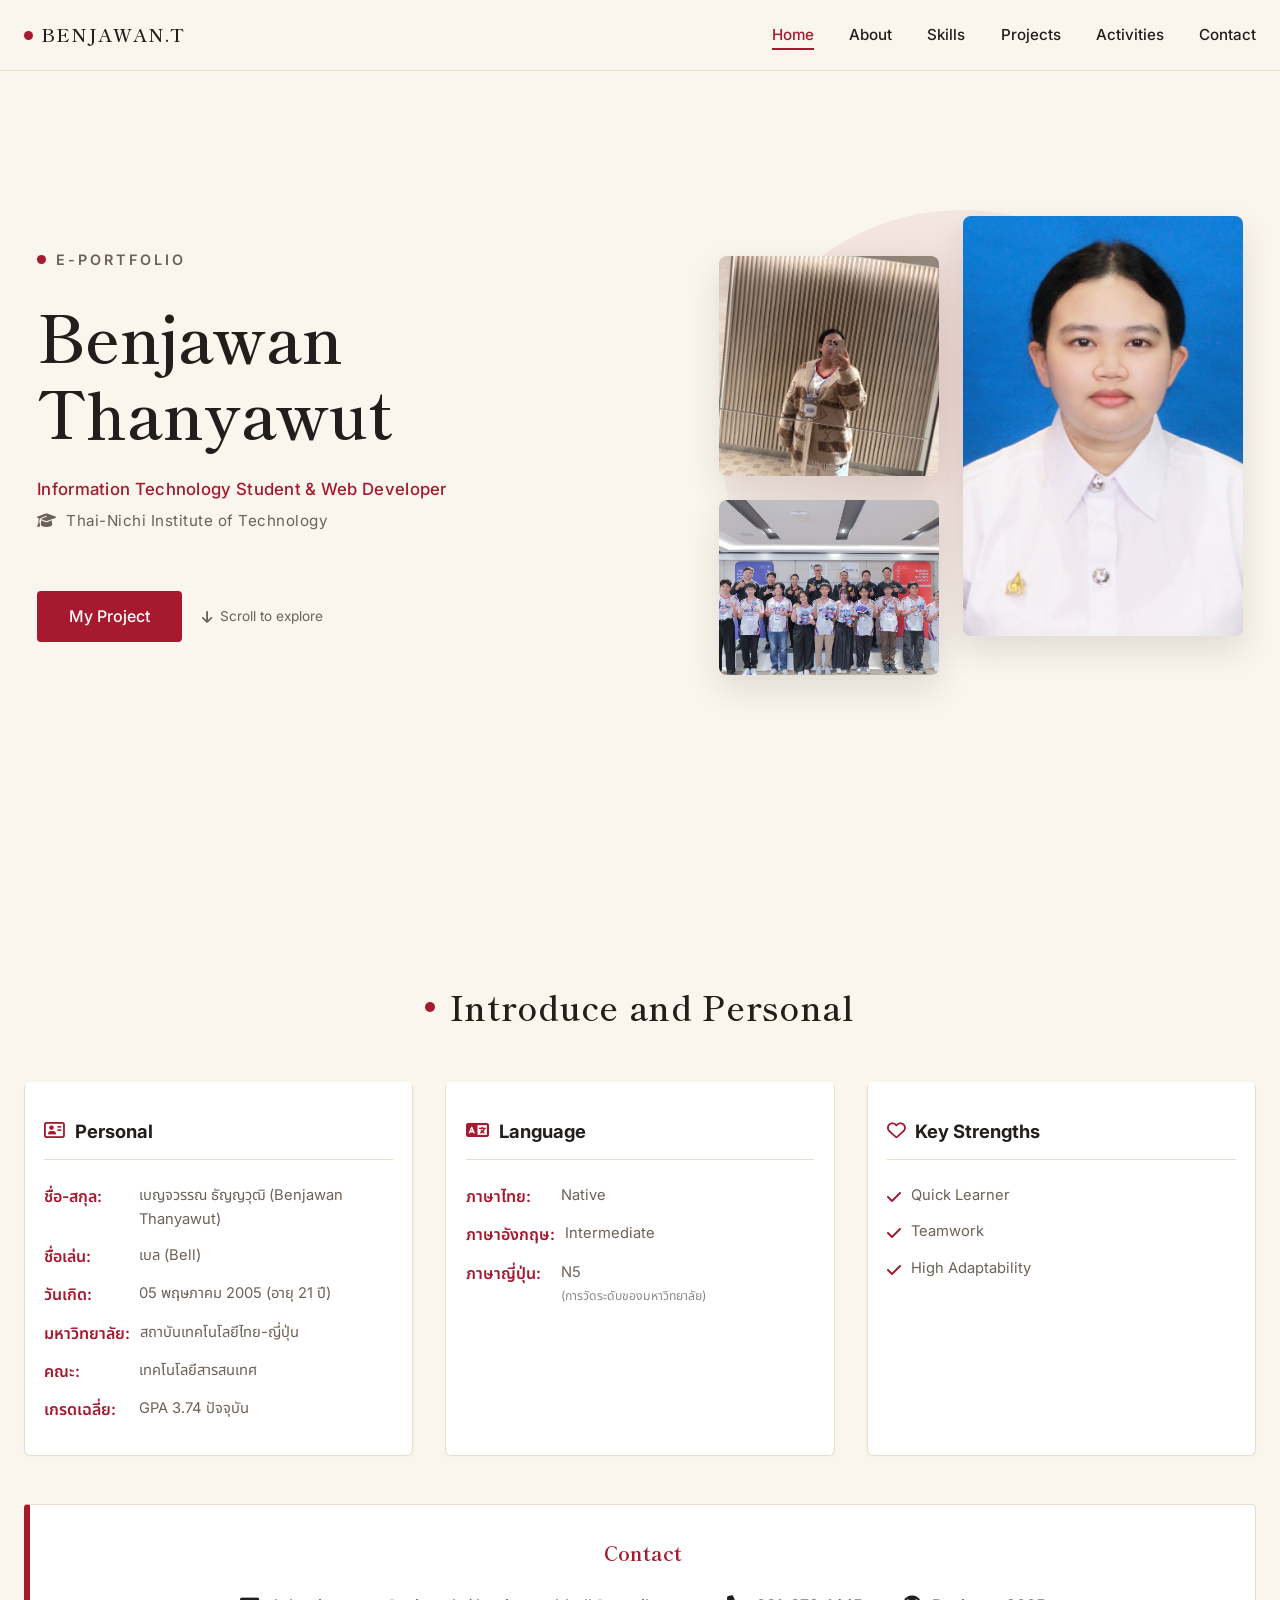
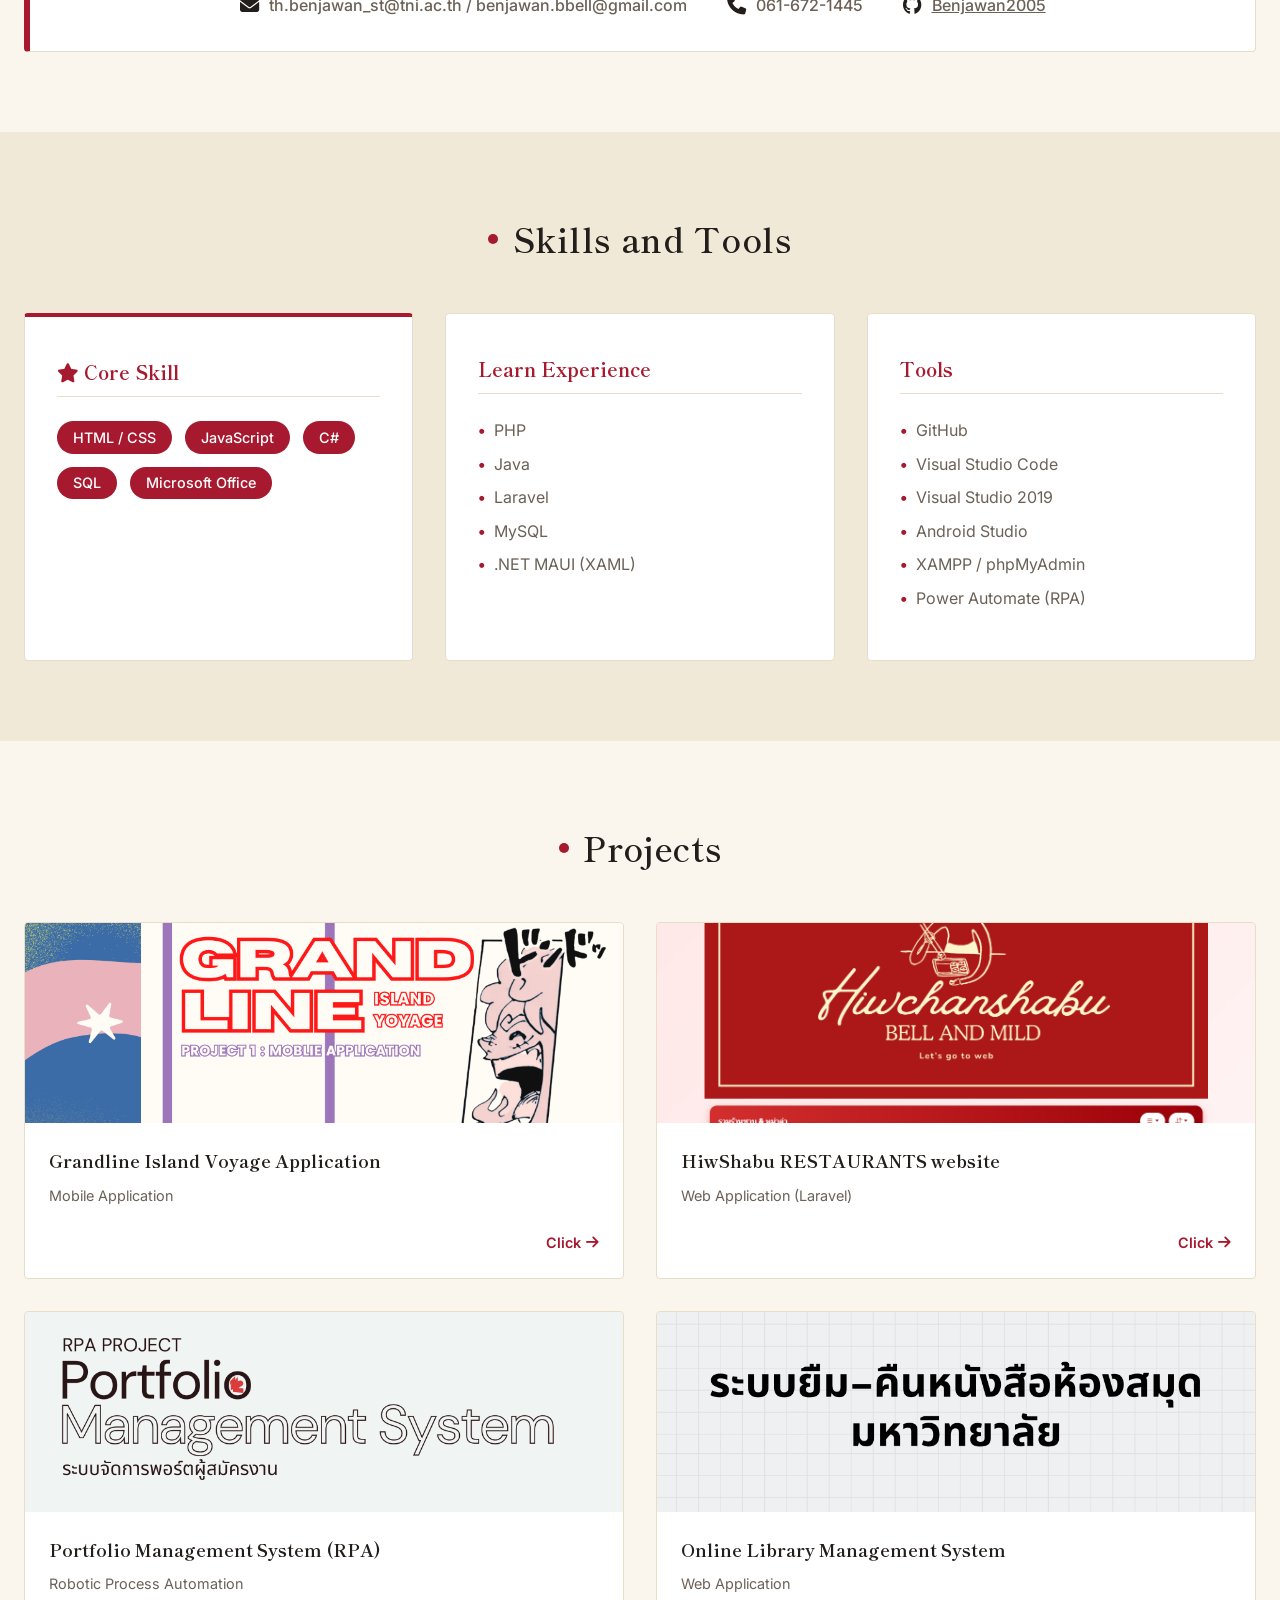
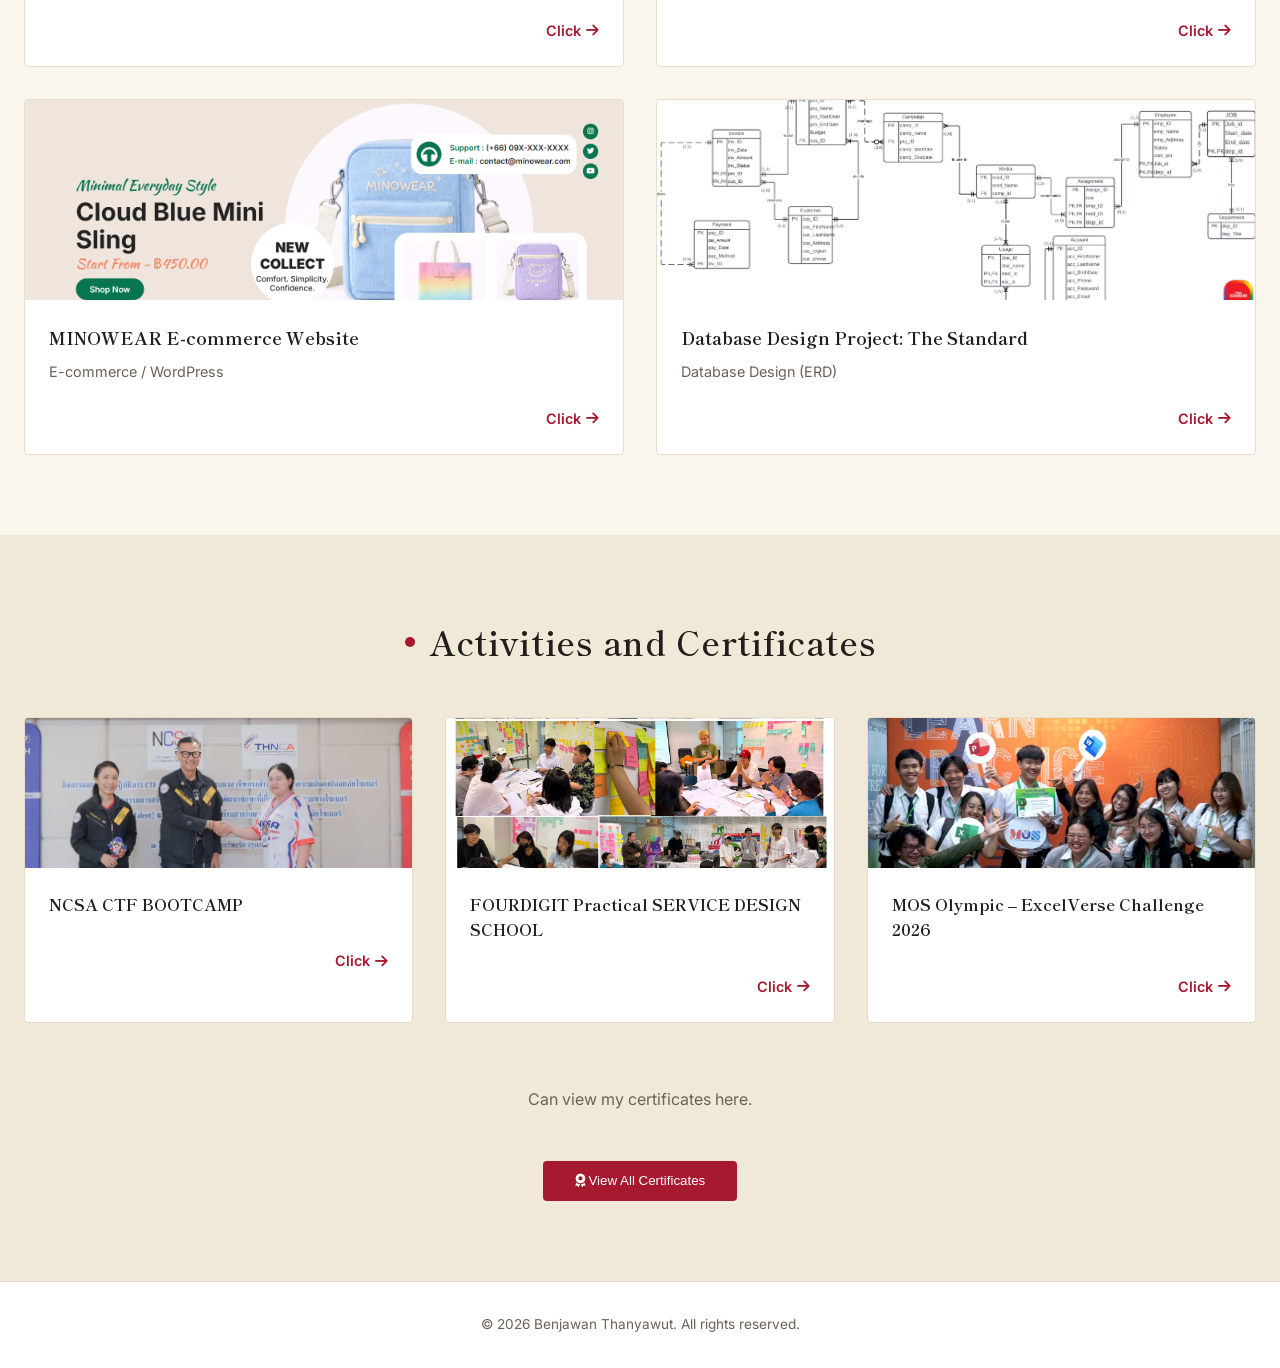
==== commit 7c410559: "Add files via upload" ====
--- a/index.html
+++ b/index.html
@@ -227,6 +227,14 @@
                             <div class="click-to-view">Click <i class="fa-solid fa-arrow-right"></i></div>
                         </div>
                     </div>
+                    <div class="card" onclick="openModal('modal-proj-6')" tabindex="0">
+                        <div class="card-img-placeholder" style="background-image: url('Photo/data.png'); background-size: cover; background-position: center; background-repeat: no-repeat;"></div>
+                        <div class="card-info">
+                            <h3 class="card-title">Database Design Project: The Standard</h3>
+                            <p class="card-desc">Database Design (ERD)</p>
+                            <div class="click-to-view">Click <i class="fa-solid fa-arrow-right"></i></div>
+                        </div>
+                    </div>
                 </div>
             </div>
         </section>
@@ -467,6 +475,31 @@
                     </div>
                     
                     <a href="https://drive.google.com/file/d/1PrKcYvBEydc9zsyoCcUgJr1YLpkhDCJE/view?usp=drive_link" target="_blank" class="btn-video"><i class="fa-solid fa-play"></i> รับชมวิดีโอ</a>
+                </div>
+            </div>
+        </div>
+    </div>
+
+    <!-- Project 6 (Database Design: The Standard) -->
+    <div class="modal-overlay" id="modal-proj-6">
+        <div class="modal-content">
+            <span class="modal-close" onclick="closeModal('modal-proj-6')">&times;</span>
+            <div class="modal-body">
+                <h2>Database Design Project: The Standard</h2>
+
+                <div class="modal-img-stack">
+                    <div class="modal-img-full erd-full" data-caption="Entity-Relationship Diagram ระบบหลังบ้านของ The Standard" style="background-image: url('Photo/data.png'); background-size: contain; background-color: #ffffff;"></div>
+                </div>
+
+                <div class="project-details">
+                    <h4><i class="fa-solid fa-circle-info"></i> 1. ภาพรวม (Overview)</h4>
+                    <p>ออกแบบ Entity-Relationship Diagram สำหรับระบบหลังบ้านของ "The Standard" เพื่อกำหนดโครงสร้างตารางและความสัมพันธ์ระหว่างข้อมูลลูกค้า, การทำธุรกรรมการเงิน, การจัดการแคมเปญ และโครงสร้างบุคลากรภายในองค์กรได้อย่างเป็นระบบและมีความถูกต้องตามหลักการ Database Design</p>
+
+                    <h4><i class="fa-solid fa-code"></i> 2. เทคโนโลยีที่ใช้ (Technologies)</h4>
+                    <div class="tech-tags">
+                        <span>Lucidchart</span>
+                        <span>Oracle</span>
+                    </div>
                 </div>
             </div>
         </div>
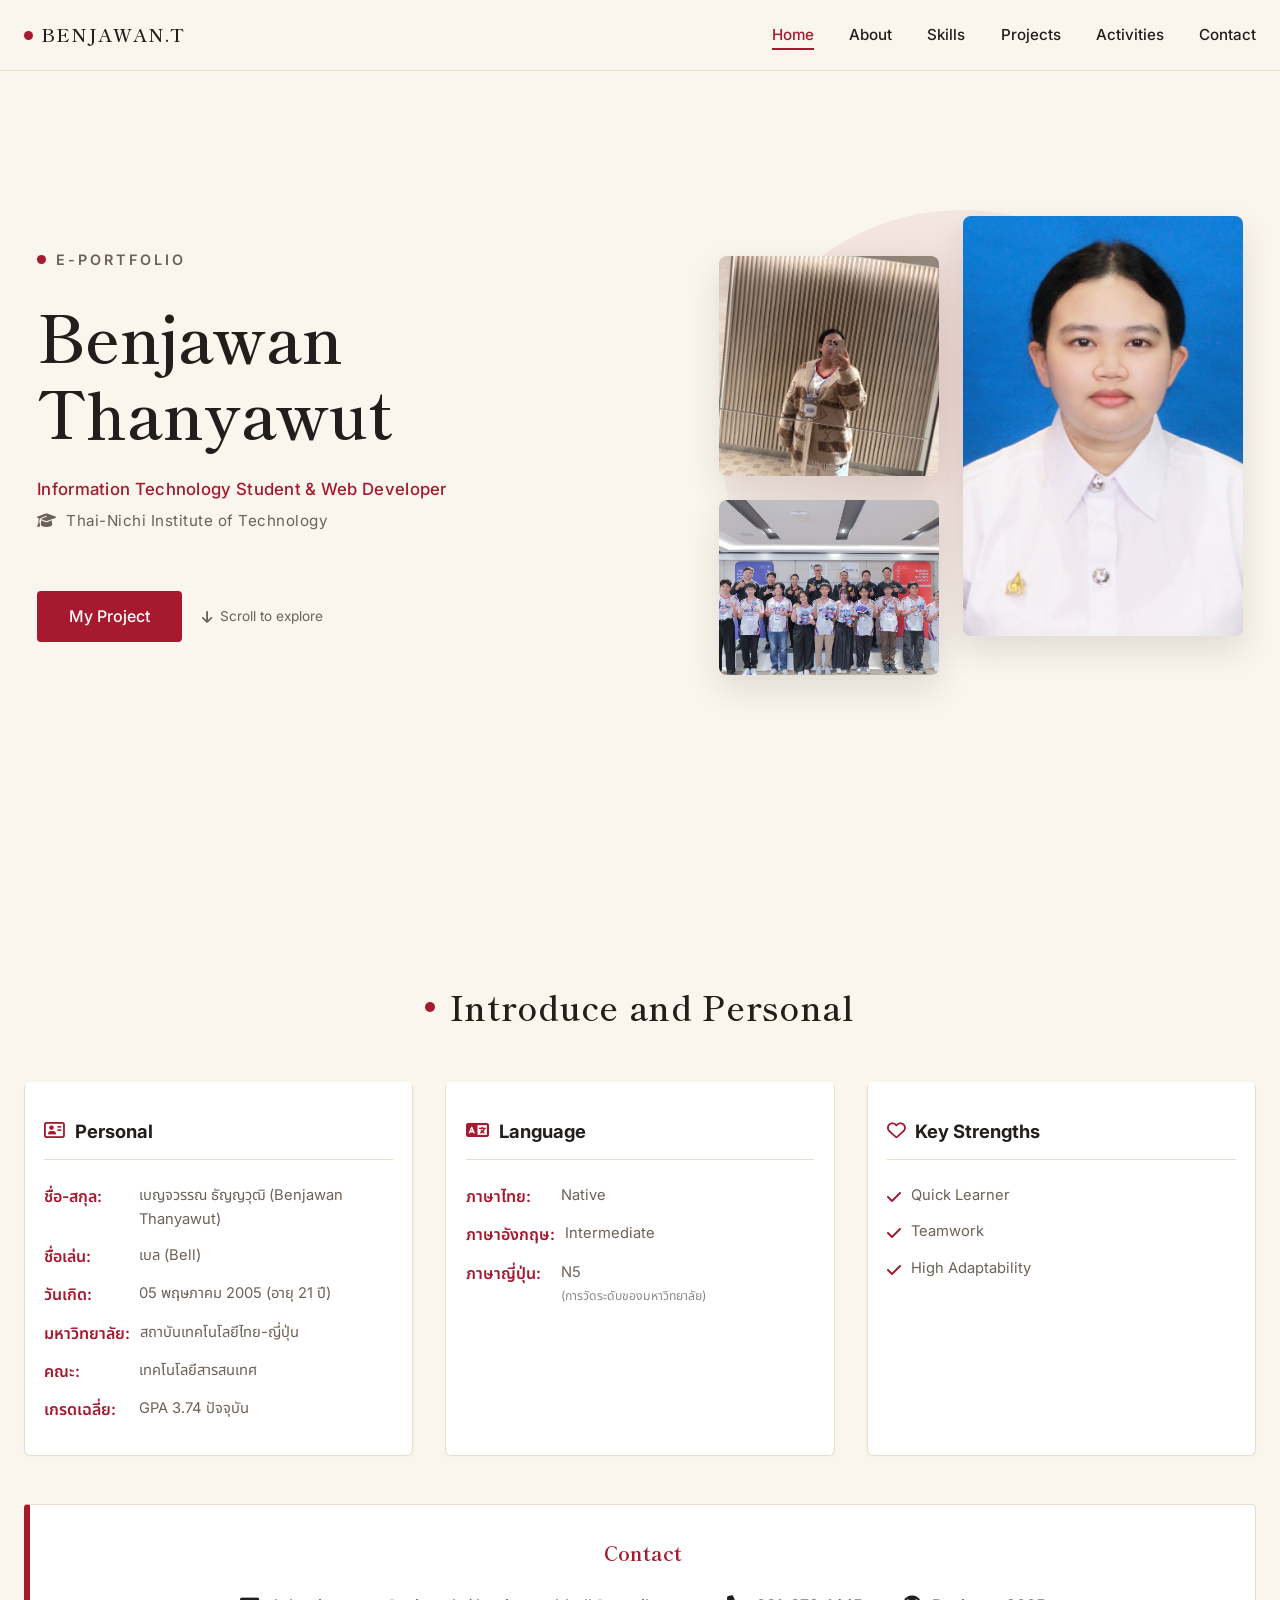
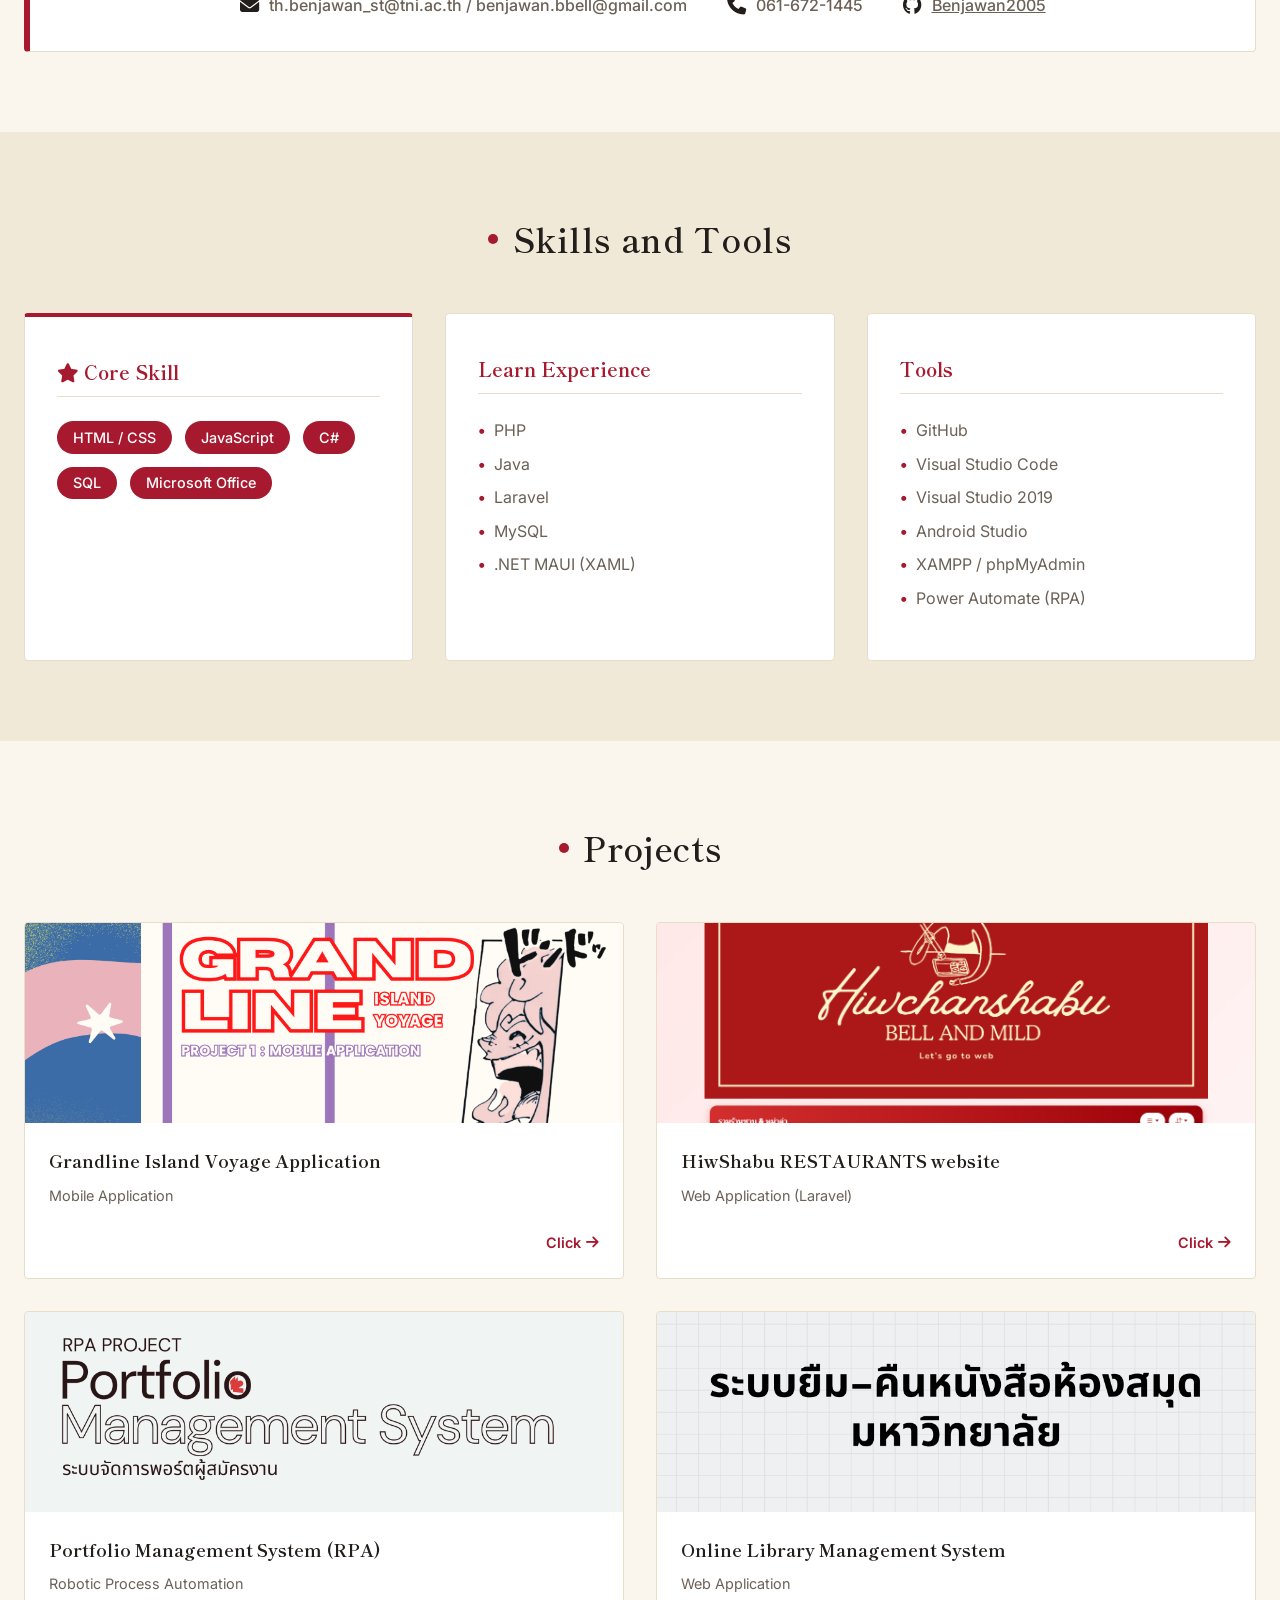
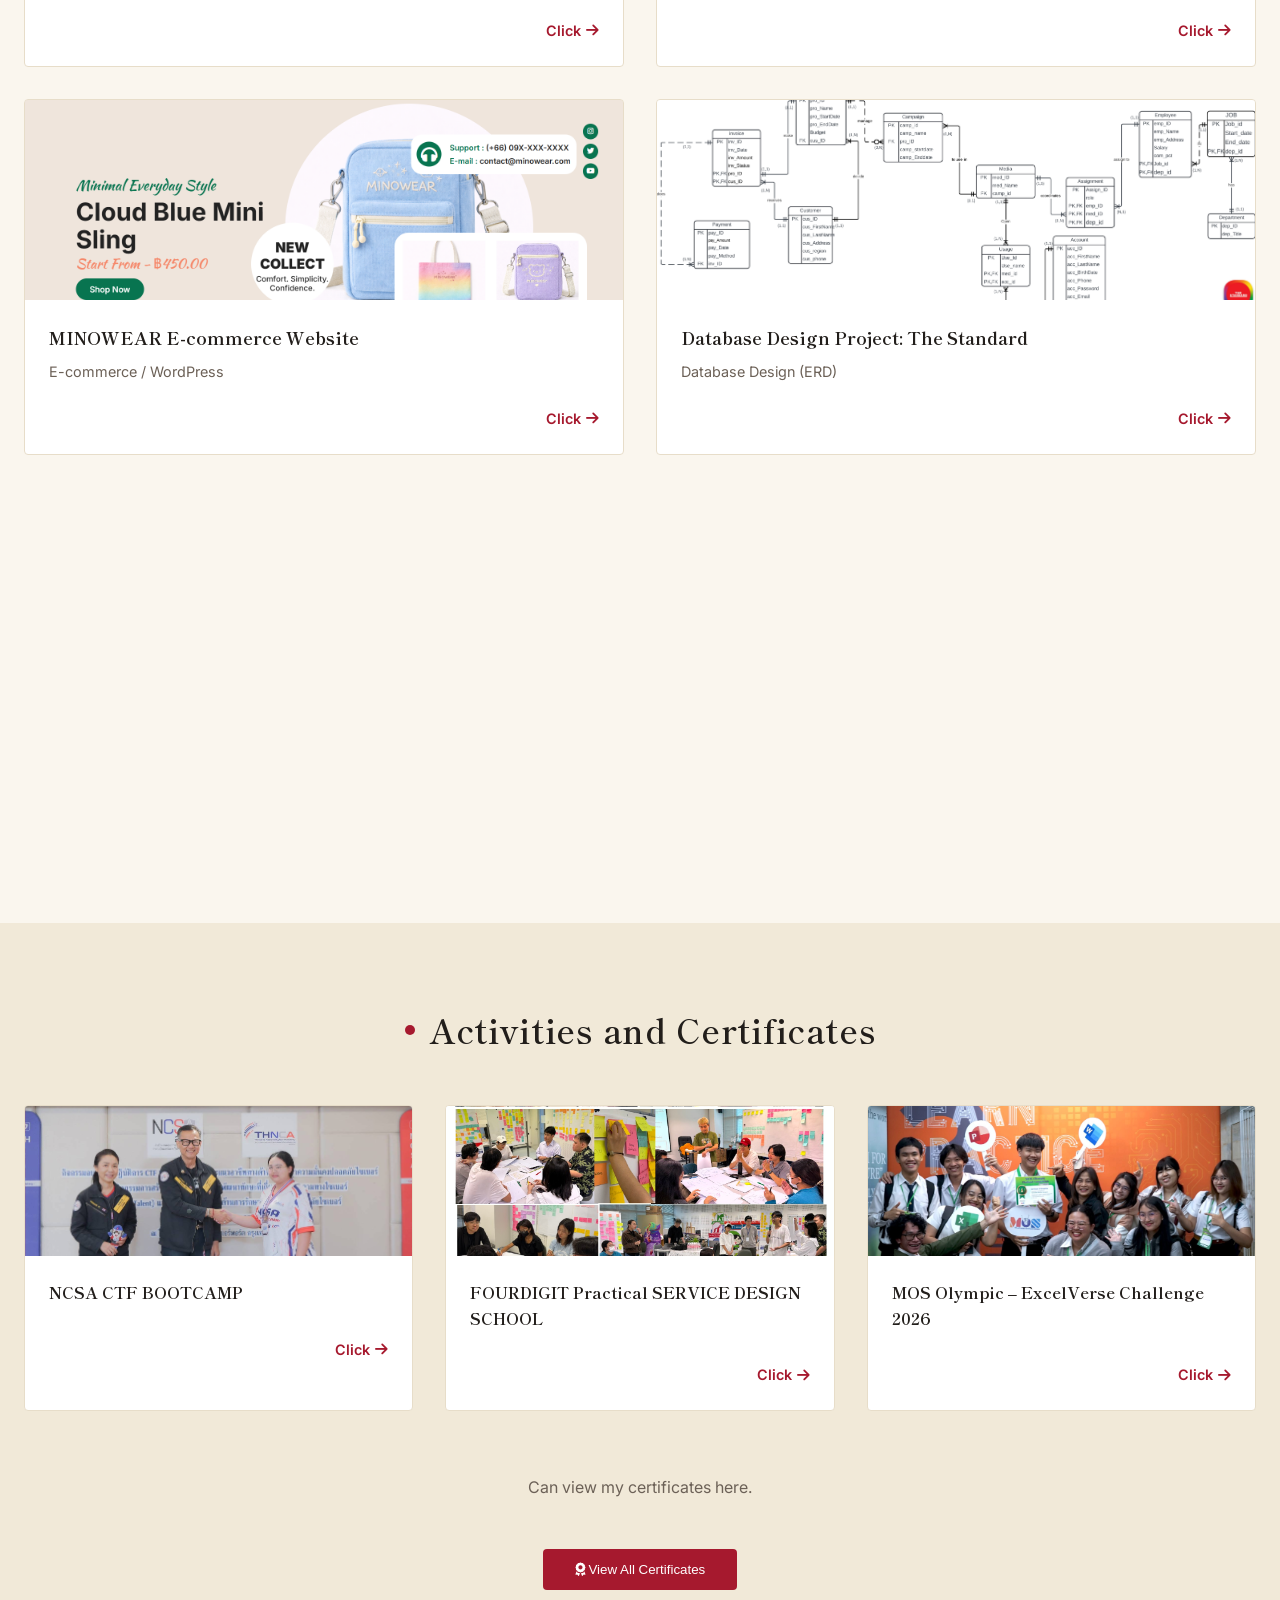
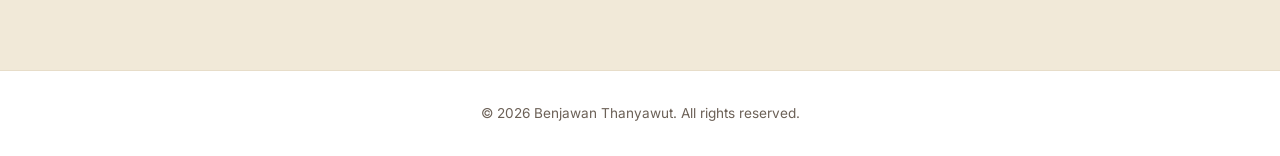
==== commit 0b946b86: "Add files via upload" ====
--- a/index.html
+++ b/index.html
@@ -235,10 +235,18 @@
                             <div class="click-to-view">Click <i class="fa-solid fa-arrow-right"></i></div>
                         </div>
                     </div>
+                    <div class="card" onclick="openModal('modal-proj-7')" tabindex="0">
+                        <div class="card-img-placeholder" style="background-image: url('Photo/net_cover.png'); background-size: cover; background-position: center; background-repeat: no-repeat;"></div>
+                        <div class="card-info">
+                            <h3 class="card-title">NETFIX: Internet Problem Reporting App</h3>
+                            <p class="card-desc">UX/UI</p>
+                            <div class="click-to-view">Click <i class="fa-solid fa-arrow-right"></i></div>
+                        </div>
+                    </div>
                 </div>
             </div>
         </section>
-
+<!-- ================================================================== -->
         <section id="activities" class="bg-light">
             <div class="container">
                 <h2 class="section-title"><span class="sun-mark"></span> Activities and Certificates</h2>
@@ -500,6 +508,32 @@
                         <span>Lucidchart</span>
                         <span>Oracle</span>
                     </div>
+                </div>
+            </div>
+        </div>
+    </div>
+    <!-- Project 7 (NETFIX: Internet Problem Reporting App (UI/UX Prototype)) -->
+    <div class="modal-overlay" id="modal-proj-7">
+        <div class="modal-content">
+            <span class="modal-close" onclick="closeModal('modal-proj-6')">&times;</span>
+            <div class="modal-body">
+                <h2>NETFIX: Internet Problem Reporting App</h2>
+
+                <div class="modal-mobile-gallery">
+                    <div class="modal-mobile-img" data-caption="หน้าเข้าสู่ระบบ" style="background-image: url('Photo/net_4.png');"></div>
+                    <div class="modal-mobile-img" data-caption="หน้าแจ้งปัญหา" style="background-image: url('Photo/net_2.png');"></div>
+                    <div class="modal-mobile-img" data-caption="หน้าสถานะ" style="background-image: url('Photo/net_1.png');"></div>
+                </div>
+
+                <div class="project-details">
+                    <h4><i class="fa-solid fa-circle-info"></i> 1. ภาพรวม (Overview)</h4>
+                    <p>"NETFIX" คือผลงานการออกแบบ UI/UX Prototype แอปพลิเคชันที่พัฒนาขึ้นเพื่อแก้ไขปัญหาระบบการแจ้งซ่อมอินเทอร์เน็ตภายในสถาบัน ตัวแอปพลิเคชันถูกออกแบบโดยให้ความสำคัญกับประสบการณ์ผู้ใช้เป็นหลัก มีความเรียบง่าย โดยผู้ใช้งานสามารถแจ้งปัญหาขัดข้อง ระบุอาคารและห้องที่พบปัญหาได้อย่างรวดเร็ว พร้อมทั้งมีระบบแสดงสถานะการดำเนินงาน (Status Tracking) เพื่อให้ผู้ใช้ติดตามการทำงานของเจ้าหน้าที่ได้อย่างโปร่งใสและมีประสิทธิภาพ</p>
+
+                    <h4><i class="fa-solid fa-code"></i> 2. เทคโนโลยีที่ใช้ (Technologies)</h4>
+                    <div class="tech-tags">
+                        <span>Figma</span>
+                    </div>
+                    <a href="https://me-l.co/mzsqf4z0" target="_blank" class="btn-video"><i class="fa-solid fa-play"></i> ดู Prototype</a>
                 </div>
             </div>
         </div>
--- a/style.css
+++ b/style.css
@@ -755,6 +755,10 @@
     background-position: center;
     background-repeat: no-repeat;
 }
+.erd-full {
+    height: 460px;
+    border: 1px solid var(--border-color);
+}
 
 .modal-mobile-gallery {
     display: grid;
@@ -1229,6 +1233,22 @@
     .cert-item {
         height: 220px;
     }
+
+    /* Fit images fully within their frame on mobile instead of cropping */
+    .card-img-placeholder,
+    .modal-img-full,
+    .modal-img-main,
+    .modal-img-sub,
+    .modal-img-top,
+    .modal-img-gallery-3col .modal-img {
+        background-size: contain !important;
+        background-color: #ffffff;
+        height: 240px;
+    }
+    .erd-full {
+        height: 220px;
+    }
+
     .back-to-top {
         right: 1.2rem;
         bottom: 1.2rem;
